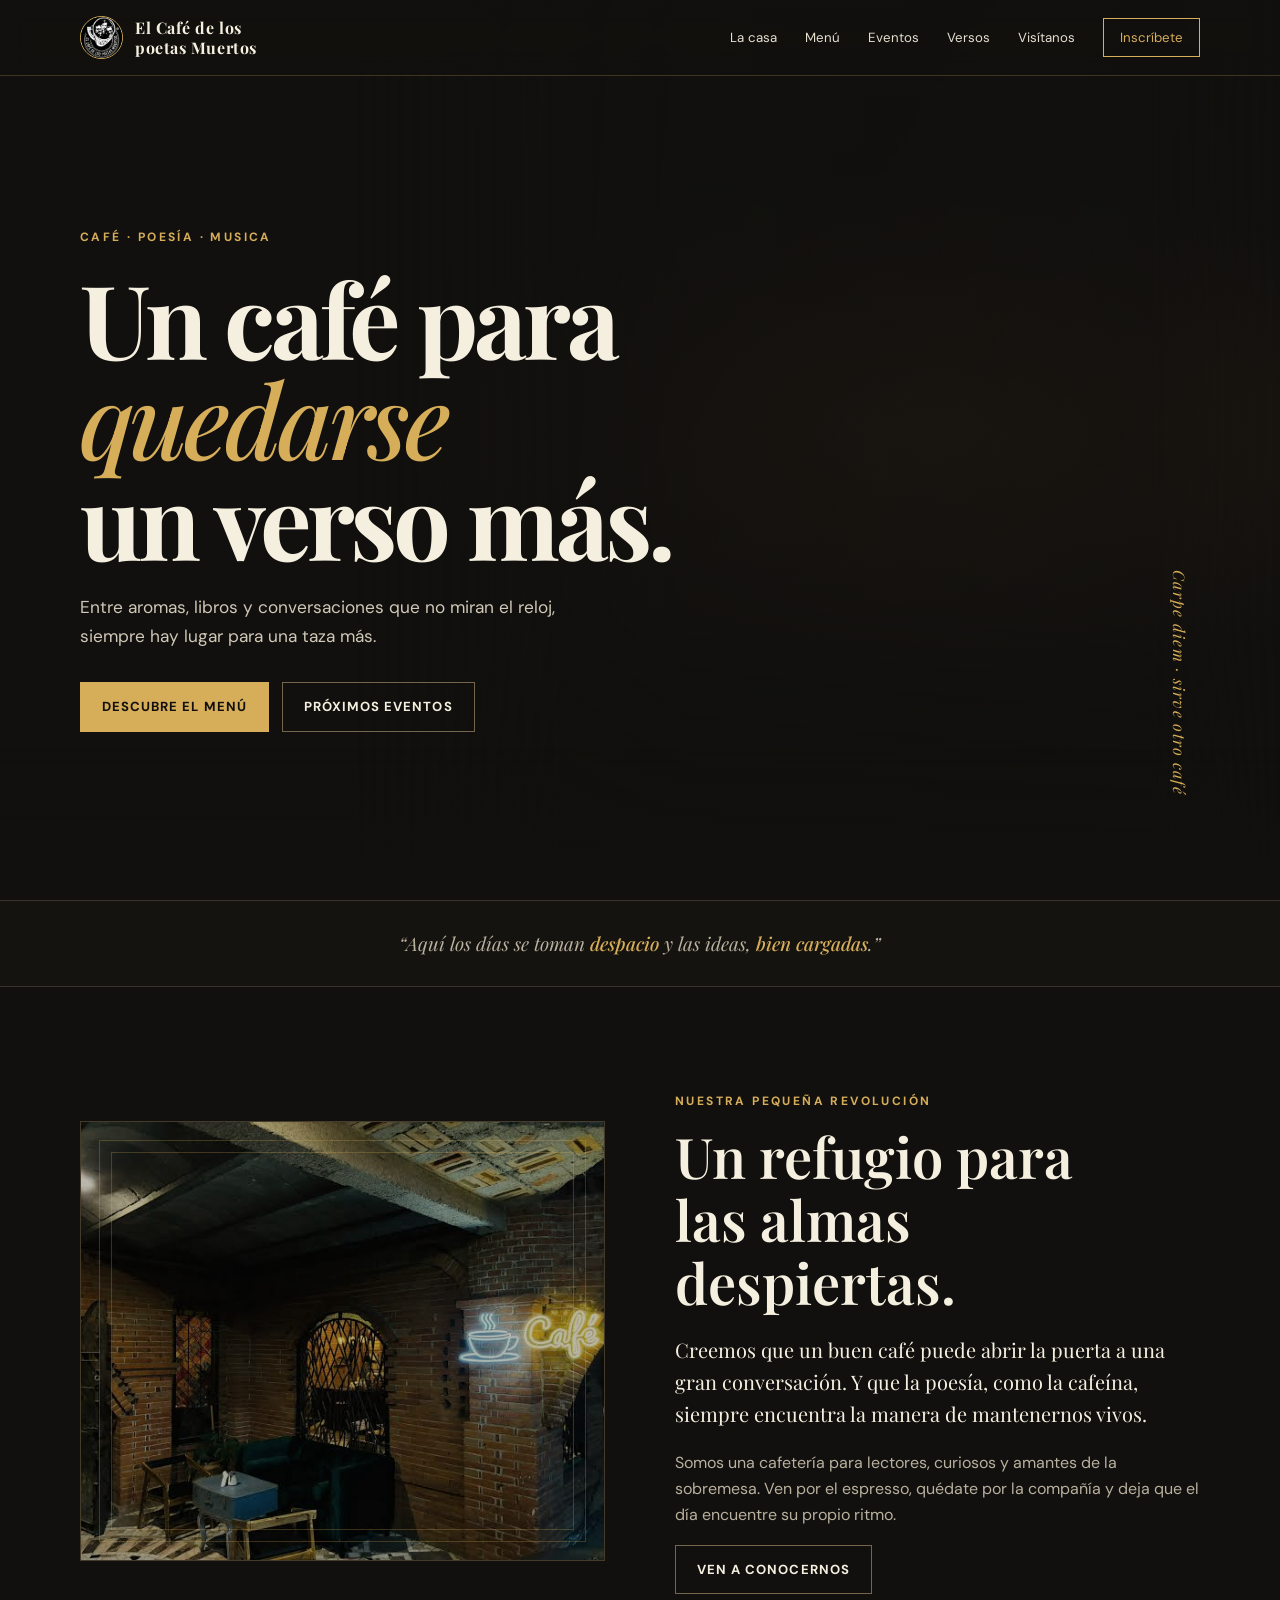
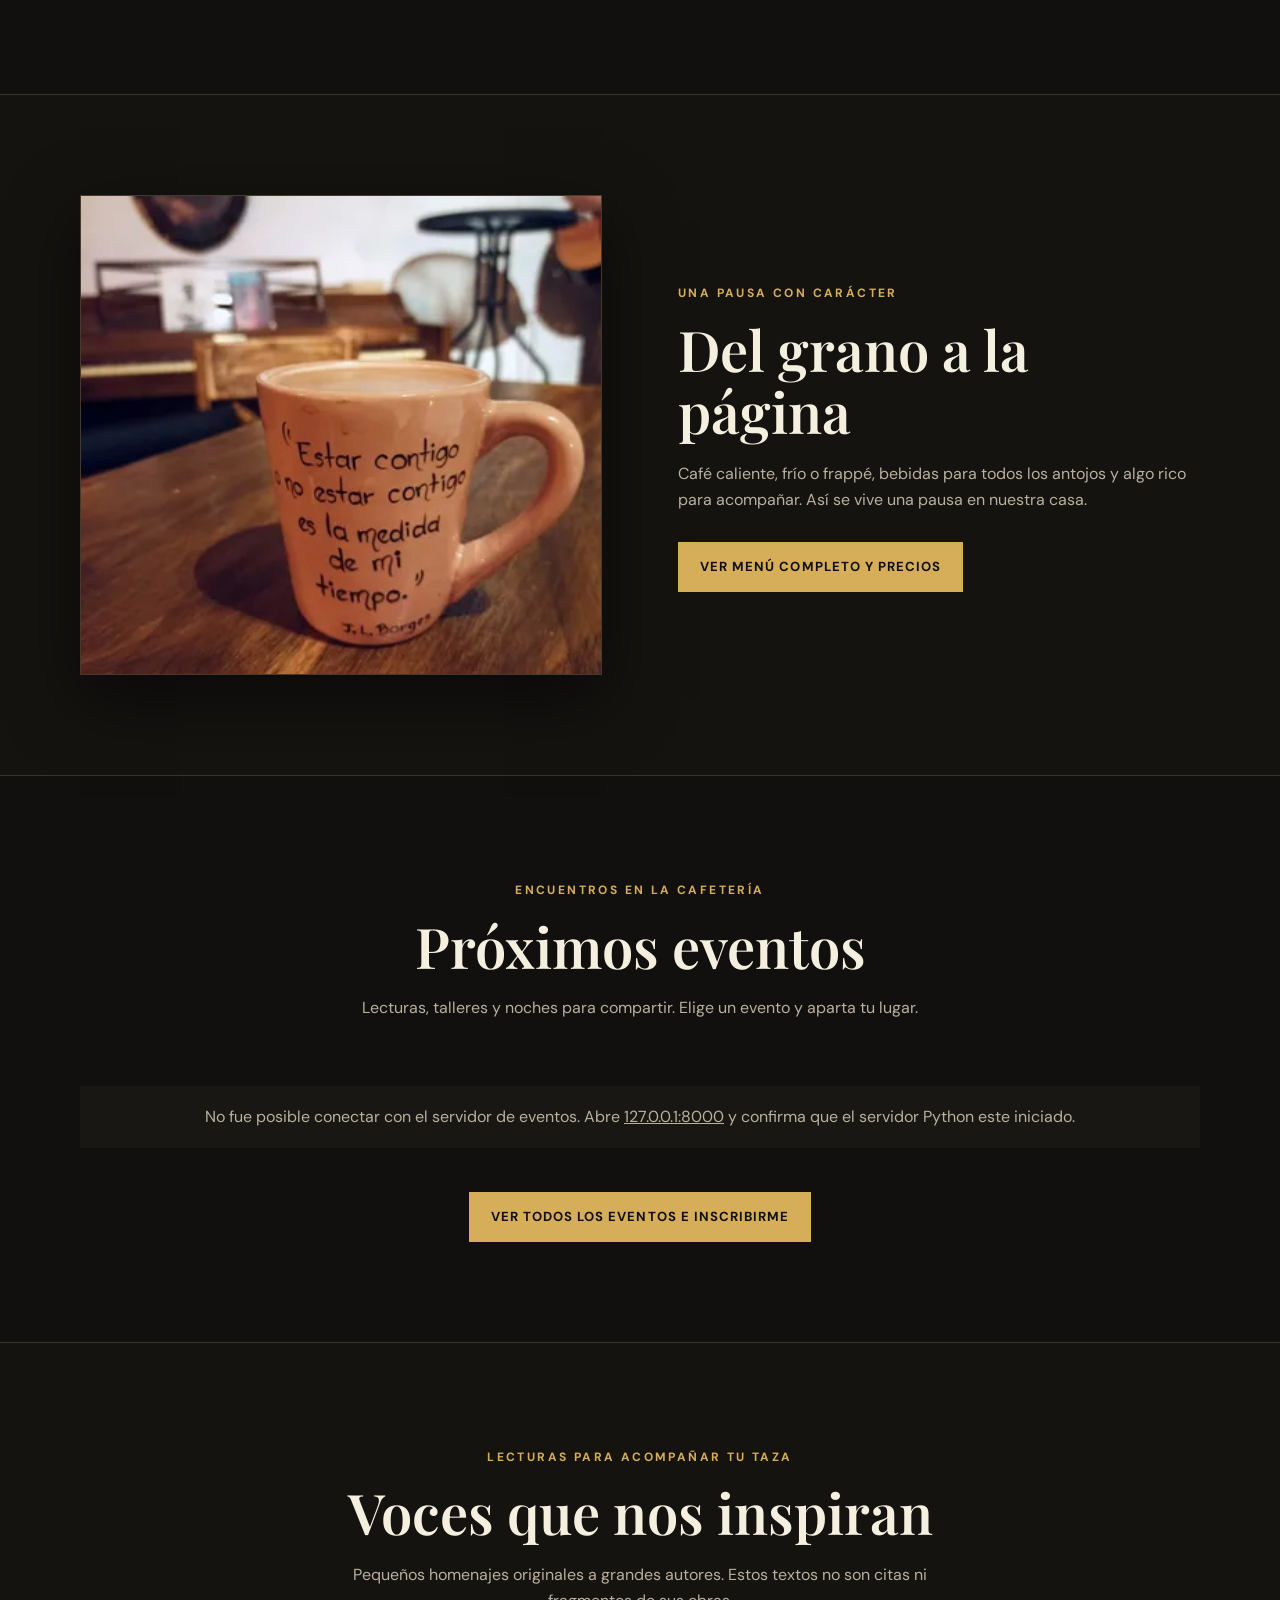
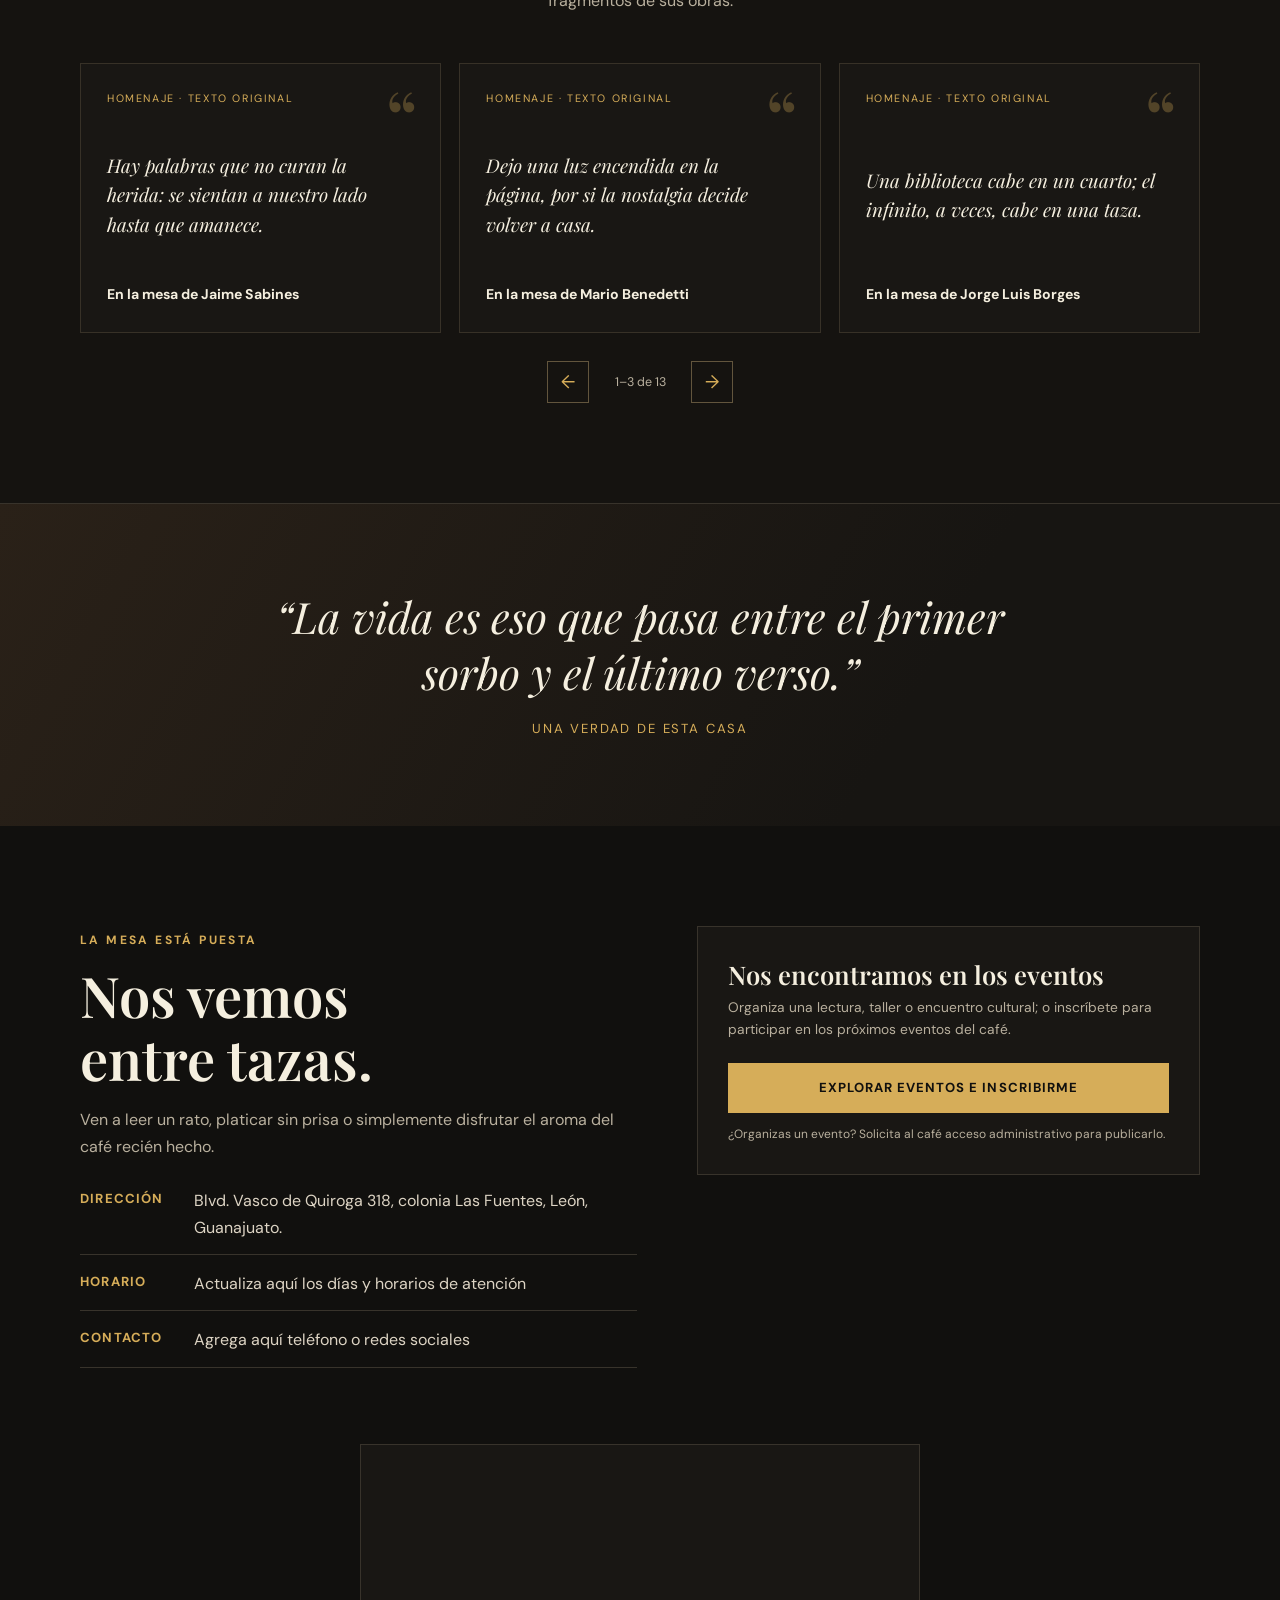
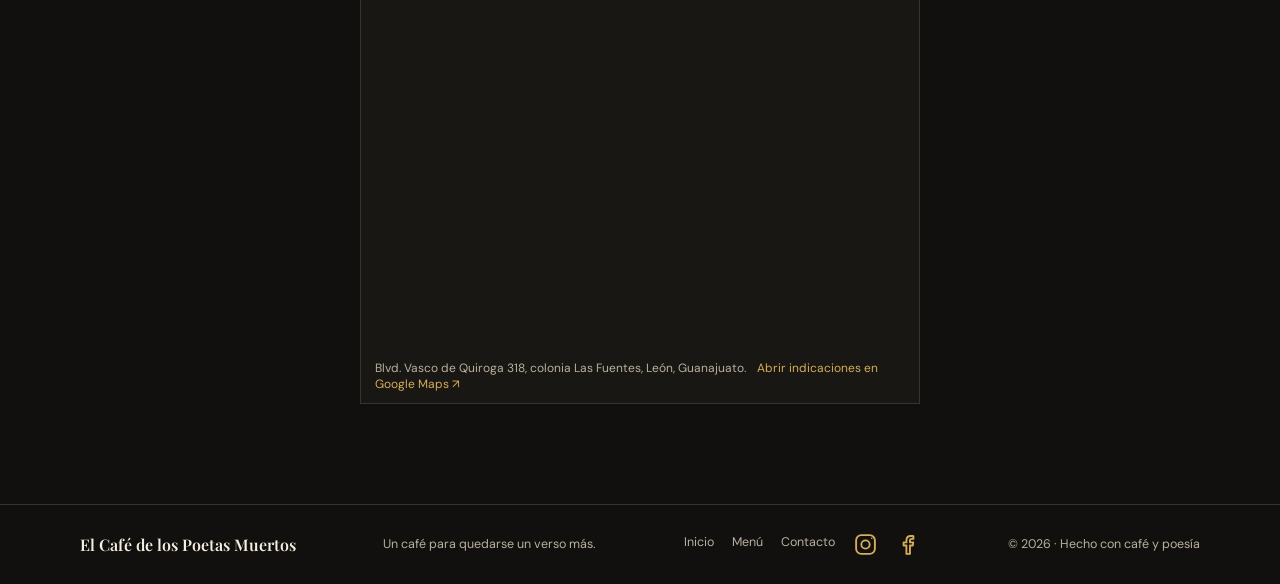
==== docs/index.html @ 25d1de3d "feat: add visual menu and GitHub Pages demo" ====
<!doctype html>
<html lang="es">
<head>
  <meta charset="utf-8">
  <meta name="viewport" content="width=device-width, initial-scale=1">
  <meta name="theme-color" content="#11100e">
    <meta name="description" content="El Café de los poetas Muertos: café, poesía y buenas conversaciones. Ven a encontrar tu lugar entre versos y café recién hecho.">
  <title>El Café de los poetas Muertos — Café y poesía</title>
  <link rel="preconnect" href="https://fonts.googleapis.com">
  <link rel="preconnect" href="https://fonts.gstatic.com" crossorigin>
  <link href="https://fonts.googleapis.com/css2?family=DM+Sans:wght@400;500;600;700&family=Playfair+Display:wght@500;600;700;800&display=swap" rel="stylesheet">
  <style>
    :root{--ink:#11100e;--panel:#191714;--cream:#f5efdf;--muted:#b9b09e;--gold:#d6ad59;--red:#9e493c;--line:#38332b;--serif:'Playfair Display',Georgia,serif;--sans:'DM Sans',Arial,sans-serif}
    *{box-sizing:border-box}html{scroll-behavior:smooth;scroll-padding-top:85px}body{margin:0;background:var(--ink);color:var(--cream);font:16px/1.65 var(--sans)}a{color:inherit}img{max-width:100%;display:block}button,input,select{font:inherit}.wrap{width:min(1120px,calc(100% - 48px));margin:auto}.eyebrow{color:var(--gold);font-size:.75rem;font-weight:700;letter-spacing:.2em;text-transform:uppercase}.section{padding:100px 0}.section-title{font:600 clamp(2.1rem,5vw,3.5rem)/1.12 var(--serif);margin:12px 0 18px}.section-intro{color:var(--muted);max-width:620px;margin:0 auto 48px}.center{text-align:center}
    .topbar{height:76px;position:fixed;inset:0 0 auto;z-index:20;background:rgba(17,16,14,.94);border-bottom:1px solid rgba(214,173,89,.24);backdrop-filter:blur(12px)}.nav{height:100%;display:flex;align-items:center;justify-content:space-between}.brand{font:700 1rem var(--serif);letter-spacing:.035em;text-decoration:none;display:flex;gap:12px;align-items:center}.brand img{width:43px;height:43px;object-fit:cover;border-radius:50%;border:1px solid var(--gold)}.brand span{max-width:220px;line-height:1.2}.nav-links{display:flex;align-items:center;gap:28px;list-style:none;margin:0;padding:0}.nav-links a{text-decoration:none;color:#e6dfd0;font-size:.83rem}.nav-links a:hover{color:var(--gold)}.nav-links .nav-cta{padding:10px 16px;border:1px solid var(--gold);color:var(--gold)}.menu-toggle{display:none;background:none;color:var(--cream);border:1px solid var(--line);padding:8px 11px;border-radius:3px}
    .hero{min-height:740px;height:min(900px,100svh);padding:130px 0 70px;display:grid;align-items:center;position:relative;overflow:hidden;background:radial-gradient(ellipse at 72% 48%,rgba(111,72,37,.2),transparent 40%),linear-gradient(90deg,#11100e 3%,rgba(17,16,14,.94) 41%,rgba(17,16,14,.55) 100%),url('images/images%20(1).jfif') 75% center/ min(660px,65vw) auto no-repeat}.hero:after{content:"";position:absolute;inset:auto 0 0;height:150px;background:linear-gradient(transparent,var(--ink));pointer-events:none}.hero-content{position:relative;z-index:1;max-width:690px}.hero .eyebrow{margin-bottom:20px}.hero h1{font:700 clamp(3.2rem,8vw,6.6rem)/.98 var(--serif);letter-spacing:-.04em;margin:0 0 24px}.hero h1 em{font-weight:500;color:var(--gold)}.hero p{max-width:500px;color:#d0c7b7;font-size:1.08rem;margin:0 0 32px}.actions{display:flex;gap:13px;flex-wrap:wrap}.button{display:inline-flex;justify-content:center;align-items:center;text-decoration:none;border:1px solid var(--gold);padding:13px 21px;color:var(--ink);background:var(--gold);font-size:.82rem;letter-spacing:.08em;text-transform:uppercase;font-weight:700;transition:.2s}.button:hover{transform:translateY(-2px);background:#e4c477}.button-ghost{background:transparent;color:var(--cream);border-color:#73664d}.button-ghost:hover{color:var(--ink)}.hero-note{position:absolute;z-index:1;right:7%;bottom:105px;color:var(--gold);font:italic 1rem var(--serif);writing-mode:vertical-rl;letter-spacing:.08em}
    .manifesto{border-top:1px solid var(--line);border-bottom:1px solid var(--line);background:#151310;padding:30px 0}.manifesto p{margin:0;text-align:center;color:var(--muted);font:italic 1.18rem var(--serif)}.manifesto b{color:var(--gold);font-weight:500}
    .story-grid{display:grid;grid-template-columns:1fr 1fr;align-items:center;gap:70px}.story-art{min-height:440px;position:relative;background:linear-gradient(140deg,#33291d,#171512 65%);display:grid;place-items:center;border:1px solid #453b2b}.story-art:before,.story-art:after{content:"";position:absolute;inset:18px;border:1px solid rgba(214,173,89,.25)}.story-art:after{inset:30px}.story-art img{width:min(62%,280px);position:relative;z-index:1;filter:sepia(.2);box-shadow:0 18px 55px #000}.story-copy p{color:var(--muted)}.story-copy .lead{font:1.25rem/1.6 var(--serif);color:var(--cream)}
    .menu-section{background:#151310;border-top:1px solid var(--line);border-bottom:1px solid var(--line)}.menu-grid{display:grid;grid-template-columns:repeat(2,1fr);gap:20px}.menu-card{padding:28px;background:var(--panel);border:1px solid #2e2a24}.menu-card h3{margin:0 0 23px;color:var(--gold);font:600 1.45rem var(--serif)}.dish{display:grid;grid-template-columns:1fr auto;gap:2px 15px;padding:0 0 17px;margin:0 0 17px;border-bottom:1px dotted #484136}.dish:last-child{padding:0;margin:0;border:0}.dish strong{font-size:.98rem;font-weight:600}.dish span{color:var(--gold);font-size:.9rem;white-space:nowrap}.dish small{grid-column:1/-1;color:var(--muted);font-size:.82rem}.menu-foot{margin-top:24px;color:var(--muted);font-size:.82rem;text-align:center}
    .poetry-section{background:#151310;border-top:1px solid var(--line);border-bottom:1px solid var(--line);overflow:hidden}.poetry-viewport{overflow:hidden}.poetry-track{display:grid;grid-auto-flow:column;grid-auto-columns:calc((100% - 36px)/3);gap:18px;overflow-x:auto;scroll-snap-type:x mandatory;scrollbar-width:none;scroll-behavior:smooth}.poetry-track::-webkit-scrollbar{display:none}.poetry-card{min-height:270px;scroll-snap-align:start;padding:26px;background:var(--panel);border:1px solid #373127;display:flex;flex-direction:column;justify-content:space-between;position:relative}.poetry-card:before{content:"“";font:5rem/.7 var(--serif);color:rgba(214,173,89,.3);position:absolute;top:25px;right:22px}.poetry-label{color:var(--gold);font-size:.67rem;letter-spacing:.15em;text-transform:uppercase}.poetry-card blockquote{font:italic 1.18rem/1.55 var(--serif);margin:22px 0;max-width:95%}.poetry-author{font-weight:700;font-size:.88rem}.poetry-controls{display:flex;justify-content:center;align-items:center;gap:16px;margin-top:28px}.poetry-controls button{width:42px;height:42px;border:1px solid #62553d;background:transparent;color:var(--gold);font-size:1.15rem;cursor:pointer}.poetry-controls button:hover{background:var(--gold);color:var(--ink)}.poetry-status{color:var(--muted);font-size:.78rem;min-width:70px;text-align:center}
    .quote-section{padding:84px 0;background:linear-gradient(120deg,#2a2118,#171512 70%);text-align:center}.quote-section blockquote{max-width:780px;margin:0 auto 15px;font:italic clamp(1.7rem,4vw,2.7rem)/1.3 var(--serif)}.quote-section cite{color:var(--gold);font-size:.82rem;letter-spacing:.14em;text-transform:uppercase;font-style:normal}
    .home-event-list{display:grid;grid-template-columns:repeat(auto-fit,minmax(min(100%,420px),1fr));gap:20px;align-items:stretch}.home-event-card{width:min(100%,440px);justify-self:center;background:var(--panel);border:1px solid #353026;display:flex;flex-direction:column;overflow:hidden;transition:transform .28s ease,border-color .28s ease,box-shadow .28s ease}.home-event-card img{width:100%;aspect-ratio:16/8;object-fit:cover;background:#252117}.home-event-content{padding:20px 23px;display:flex;flex:1;flex-direction:column}.home-event-card h3{font:600 1.45rem/1.2 var(--serif);margin:0 0 9px}.home-event-card p{color:#c5bdaf;font-size:.9rem;margin:0 0 20px}.home-event-meta{color:var(--gold);font-size:.82rem;display:flex;flex-wrap:wrap;gap:7px 16px;margin-bottom:14px}.home-event-card .button{align-self:flex-start;margin-top:auto}.home-event-empty{grid-column:1/-1;padding:18px;background:var(--panel);text-align:center;color:var(--muted)}
    @media(max-width:700px){.home-event-list{grid-template-columns:1fr}.home-event-card{max-width:440px}}
    .visit-grid{display:grid;grid-template-columns:1.05fr .95fr;gap:60px;align-items:start}.visit-copy p{color:var(--muted)}.details{margin:28px 0;display:grid;gap:16px}.detail{display:grid;grid-template-columns:100px 1fr;gap:14px;padding-bottom:13px;border-bottom:1px solid var(--line)}.detail b{color:var(--gold);font-size:.82rem;text-transform:uppercase;letter-spacing:.09em}.detail span{color:#ddd4c4}.booking{padding:30px;background:var(--panel);border:1px solid var(--line)}.booking h3{font:600 1.6rem var(--serif);margin:0 0 5px}.booking>p{color:var(--muted);font-size:.86rem;margin:0 0 22px}.field{margin:0 0 15px}.field label{display:block;font-size:.77rem;color:var(--gold);margin-bottom:6px}.field input,.field select{width:100%;background:#100f0d;color:var(--cream);border:1px solid #454036;padding:11px 12px;border-radius:0}.field input:focus,.field select:focus{outline:2px solid var(--gold);outline-offset:1px}.booking .button{width:100%;cursor:pointer}.form-note{font-size:.75rem!important;margin:12px 0 0!important}.form-message{min-height:22px;color:var(--gold);font-size:.85rem;margin-top:12px}.map-panel{width:min(560px,100%);aspect-ratio:1;margin:48px auto 0;border:1px solid var(--line);background:var(--panel)}.map-panel iframe{display:block;width:100%;height:calc(100% - 53px);border:0;filter:grayscale(.65) contrast(.95)}.map-caption{height:53px;padding:10px 14px;color:var(--muted);font-size:.75rem;line-height:1.4;overflow:auto}.map-caption a{color:var(--gold);text-decoration:none;margin-left:8px}.map-caption a:hover{text-decoration:underline}
    footer{border-top:1px solid var(--line);padding:27px 0;color:var(--muted);font-size:.78rem}.footer-row{display:flex;align-items:center;justify-content:space-between;gap:20px}.footer-brand{font:600 1rem var(--serif);color:var(--cream)}.footer-links{display:flex;gap:18px}.footer-links a{text-decoration:none}.footer-links a:hover{color:var(--gold)}.social-link{display:inline-flex;align-items:center;color:var(--gold)!important}.social-link svg{width:25px;height:25px;fill:none;stroke:currentColor;stroke-width:1.8;stroke-linecap:round;stroke-linejoin:round;transition:transform .2s}.social-link:hover svg{transform:translateY(-2px) scale(1.08)}.social-link:focus-visible{outline:2px solid var(--gold);outline-offset:4px}
    @media(max-width:760px){.wrap{width:min(100% - 36px,580px)}.section{padding:76px 0}.topbar{height:68px}.brand img{width:38px;height:38px}.brand span{font-size:.86rem;max-width:185px}.menu-toggle{display:block}.nav-links{display:none;position:absolute;top:68px;left:0;right:0;background:#151310;padding:15px 22px 24px;border-bottom:1px solid var(--line);flex-direction:column;align-items:stretch;gap:0}.nav-links.open{display:flex}.nav-links li a{display:block;padding:12px 4px}.nav-links .nav-cta{border:0;padding:12px 4px}.hero{min-height:700px;height:calc(100svh - 10px);max-height:850px;padding-top:120px;background:linear-gradient(90deg,rgba(17,16,14,.9),rgba(17,16,14,.68)),linear-gradient(0deg,#11100e 0%,transparent 60%),url('images/images%20(1).jfif') center 47%/min(500px,100vw) auto no-repeat}.hero-content{align-self:center}.hero h1{font-size:clamp(3.1rem,13vw,5rem)}.hero-note{display:none}.manifesto{padding:24px 10px}.manifesto p{font-size:1rem}.story-grid,.visit-grid{grid-template-columns:1fr;gap:36px}.story-art{min-height:330px;order:2}.menu-grid{grid-template-columns:1fr}.poetry-track{grid-auto-columns:calc((100% - 18px)/2)}.poetry-card{min-height:250px;padding:22px}.map-panel{width:min(460px,100%);margin-top:38px}.map-caption{font-size:.7rem}.footer-row{flex-direction:column;text-align:center}.footer-links{flex-wrap:wrap;justify-content:center}}
    @media(max-width:420px){.wrap{width:calc(100% - 28px)}.hero{min-height:670px}.hero p{font-size:1rem}.button{padding:12px 15px;font-size:.74rem}.menu-card,.booking{padding:22px}.detail{grid-template-columns:82px 1fr}.poetry-track{grid-auto-columns:88%}.map-panel{width:min(100%,360px)}}
    @media(prefers-reduced-motion:reduce){html{scroll-behavior:auto}*,*:before,*:after{animation-duration:.01ms!important;transition-duration:.01ms!important}}
    .hero{background:radial-gradient(ellipse at 72% 48%,rgba(111,72,37,.2),transparent 40%),linear-gradient(90deg,#11100e 3%,rgba(17,16,14,.94) 41%,rgba(17,16,14,.55) 100%)}
    .hero-portraits{position:absolute;inset:0 0 0 28%;z-index:0;overflow:hidden;pointer-events:none;mask-image:linear-gradient(90deg,transparent 0%,#000 22%,#000 86%,transparent 100%)}
    .hero-portraits img{position:absolute;inset:0;width:100%;height:100%;object-fit:cover;object-position:center 28%;filter:grayscale(1) sepia(.18) contrast(1.08);opacity:0;animation:portraitCycle 15s infinite both;animation-delay:var(--portrait-delay);transform:scale(1.04)}
    .hero-portraits:after{content:"";position:absolute;inset:0;background:linear-gradient(90deg,#11100e 0%,rgba(17,16,14,.62) 36%,rgba(17,16,14,.5) 100%),linear-gradient(0deg,#11100e 0%,transparent 32%,rgba(17,16,14,.16) 100%)}
    @keyframes portraitCycle{0%{opacity:.25;transform:scale(1.045)}16%{opacity:.25}24%{opacity:0;transform:scale(1.1)}100%{opacity:0;transform:scale(1.1)}}
    @media(max-width:760px){.hero-portraits{inset:0 0 0 10%;mask-image:linear-gradient(90deg,transparent 0%,#000 24%,#000 100%)}.hero-portraits img{object-position:58% 25%}}
    @media(prefers-reduced-motion:reduce){.hero-portraits img{animation:none;opacity:0}.hero-portraits img:first-child{opacity:.22}}
    .story-art:before,.story-art:after{z-index:1;pointer-events:none}
    .story-art .place-photo{position:absolute;inset:0;z-index:0;width:100%;height:100%;max-width:none;object-fit:cover;filter:sepia(.18) brightness(.72);box-shadow:none}
    .menu-feature{display:grid;grid-template-columns:minmax(0,1fr) minmax(0,1fr);align-items:center;gap:clamp(24px,6vw,76px);text-align:left}
    .menu-feature img{width:100%;max-height:480px;object-fit:cover;border:1px solid #453b2b;box-shadow:0 24px 65px #0008}
    .menu-feature .section-intro{margin:0 0 28px}
    @media(max-width:760px){.menu-feature{grid-template-columns:1fr}.menu-feature img{max-height:380px;order:2}}
    .button,.nav-links a,.social-link svg{transition:transform .3s cubic-bezier(.2,.75,.25,1),color .3s ease,background-color .3s ease,border-color .3s ease,box-shadow .3s ease}
    .button:hover{transform:translateY(-3px);box-shadow:0 9px 22px rgba(214,173,89,.2)}
    .story-art,.menu-feature img,.menu-card,.home-event-card,.booking,.detail,.map-panel{transition:transform .45s cubic-bezier(.2,.75,.25,1),border-color .35s ease,box-shadow .45s ease}
    .poetry-card{transform:translateY(0) scale(1);transform-origin:center;transition:transform .48s cubic-bezier(.2,.75,.25,1),background-color .35s ease,border-color .35s ease,box-shadow .45s ease}
    .poetry-card:before{transition:transform .5s ease,color .35s ease}
    .poetry-card blockquote{transition:transform .45s ease,color .35s ease}
    .poetry-controls button{transition:transform .25s ease,background-color .25s ease,color .25s ease,border-color .25s ease}
    .reveal-on-scroll{opacity:0;transform:translateY(28px);transition:opacity .75s ease,transform .8s cubic-bezier(.2,.75,.25,1);transition-delay:var(--reveal-delay,0ms)}
    .reveal-on-scroll.is-visible{opacity:1;transform:translateY(0)}
    .hero-content{animation:heroRise .9s cubic-bezier(.2,.75,.25,1) both}
    @keyframes heroRise{from{opacity:0;transform:translateY(18px)}to{opacity:1;transform:translateY(0)}}
    @media(hover:hover){.poetry-card:hover,.poetry-card:focus-within{transform:translateY(-8px) scale(1.018);background:#201d18;border-color:#927749;box-shadow:0 20px 38px rgba(0,0,0,.32);z-index:1}.poetry-card:hover:before{transform:translateY(-4px) rotate(-8deg);color:rgba(214,173,89,.55)}.poetry-card:hover blockquote{transform:translateX(3px)}.story-art:hover,.menu-feature img:hover,.menu-card:hover,.home-event-card:hover,.home-event-card:focus-within{transform:translateY(-5px);border-color:var(--gold);box-shadow:0 18px 38px rgba(0,0,0,.3)} @media(prefers-reduced-motion:reduce){.home-event-card{transition:none!important}.home-event-card:hover,.home-event-card:focus-within{transform:none!important}}.detail:hover{transform:translateX(4px);border-color:#776341}.poetry-controls button:hover{transform:translateY(-2px);background:var(--gold);color:var(--ink);border-color:var(--gold)}}
    @media(prefers-reduced-motion:reduce){.reveal-on-scroll{opacity:1;transform:none;transition:none}.hero-content{animation:none}.poetry-card,.poetry-card:before,.poetry-card blockquote,.poetry-controls button,.story-art,.menu-feature img,.menu-card,.home-event-card,.booking,.detail,.map-panel{transition:none}}
  </style>
</head>
<body>
  <header class="topbar"><nav class="nav wrap" aria-label="Navegación principal">
    <a class="brand" href="#inicio"><img src="images/images%20(1).jfif" alt="Emblema de El Café de los poetas Muertos"><span>El Café de los<br>poetas Muertos</span></a>
    <button class="menu-toggle" type="button" aria-expanded="false" aria-controls="nav-links" aria-label="Abrir menú">☰</button>
    <ul class="nav-links" id="nav-links"><li><a href="#historia">La casa</a></li><li><a href="menu.html">Menú</a></li><li><a href="#eventos">Eventos</a></li><li><a href="#versos">Versos</a></li><li><a href="#visitanos">Visítanos</a></li><li><a class="nav-cta" href="eventos.html">Inscríbete</a></li></ul>
  </nav></header>
  <main>
    <section class="hero" id="inicio"><div class="hero-portraits" aria-hidden="true"><img src="images/escritores/benedetti.jfif" alt="" style="--portrait-delay:0s"><img src="images/escritores/borges.jfif" alt="" style="--portrait-delay:-3s"><img src="images/escritores/EDGAR%20ALAN%20POE.jpg" alt="" style="--portrait-delay:-6s"><img src="images/escritores/julio%20cortazar.jfif" alt="" style="--portrait-delay:-9s"><img src="images/escritores/pizarnik%7D.jfif" alt="" style="--portrait-delay:-12s"></div><div class="wrap"><div class="hero-content">
      <div class="eyebrow">Café · Poesía · Musica</div>
      <h1>Un café para<br><em>quedarse</em><br>un verso más.</h1>
      <p>Entre aromas, libros y conversaciones que no miran el reloj, siempre hay lugar para una taza más.</p>
      <div class="actions"><a class="button" href="menu.html">Descubre el menú</a><a class="button button-ghost" href="eventos.html">Próximos eventos</a></div>
    </div></div><div class="hero-note">Carpe diem · sirve otro café</div></section>
    <div class="manifesto"><div class="wrap"><p>“Aquí los días se toman <b>despacio</b> y las ideas, <b>bien cargadas</b>.”</p></div></div>
    <section class="section" id="historia"><div class="wrap story-grid"><div class="story-art"><img class="place-photo" src="images/lugar.jfif" alt="Interior de El Café de los Poetas Muertos, con muros de ladrillo y luz cálida" loading="lazy"></div><div class="story-copy"><span class="eyebrow">Nuestra pequeña revolución</span><h2 class="section-title">Un refugio para<br>las almas despiertas.</h2><p class="lead">Creemos que un buen café puede abrir la puerta a una gran conversación. Y que la poesía, como la cafeína, siempre encuentra la manera de mantenernos vivos.</p><p>Somos una cafetería para lectores, curiosos y amantes de la sobremesa. Ven por el espresso, quédate por la compañía y deja que el día encuentre su propio ritmo.</p><a class="button button-ghost" href="#visitanos">Ven a conocernos</a></div></div></section>
    <section class="section menu-section" id="menu"><div class="wrap menu-feature"><img src="images/cafe.webp" alt="Taza de café servida en el local, con una frase literaria" loading="lazy"><div><span class="eyebrow">Una pausa con carácter</span><h2 class="section-title">Del grano a la página</h2><p class="section-intro">Café caliente, frío o frappé, bebidas para todos los antojos y algo rico para acompañar. Así se vive una pausa en nuestra casa.</p><a class="button" href="menu.html">Ver menú completo y precios</a></div></div></section>
    <section class="section" id="eventos"><div class="wrap"><div class="center"><span class="eyebrow">Encuentros en la cafetería</span><h2 class="section-title">Próximos eventos</h2><p class="section-intro">Lecturas, talleres y noches para compartir. Elige un evento y aparta tu lugar.</p></div><div class="home-event-list" id="home-event-list"><p class="home-event-empty">Cargando eventos…</p></div><div class="center" style="margin-top:28px"><a class="button" href="eventos.html">Ver todos los eventos e inscribirme</a></div></div></section>
    <section class="section poetry-section" id="versos"><div class="wrap"><div class="center"><span class="eyebrow">Lecturas para acompañar tu taza</span><h2 class="section-title">Voces que nos inspiran</h2><p class="section-intro">Pequeños homenajes originales a grandes autores. Estos textos no son citas ni fragmentos de sus obras.</p></div><div class="poetry-viewport"><div class="poetry-track" id="poetry-track" aria-label="Tarjetas de homenajes literarios">
      <article class="poetry-card"><span class="poetry-label">Homenaje · texto original</span><blockquote>Hay palabras que no curan la herida: se sientan a nuestro lado hasta que amanece.</blockquote><span class="poetry-author">En la mesa de Jaime Sabines</span></article>
      <article class="poetry-card"><span class="poetry-label">Homenaje · texto original</span><blockquote>Dejo una luz encendida en la página, por si la nostalgia decide volver a casa.</blockquote><span class="poetry-author">En la mesa de Mario Benedetti</span></article>
      <article class="poetry-card"><span class="poetry-label">Homenaje · texto original</span><blockquote>Una biblioteca cabe en un cuarto; el infinito, a veces, cabe en una taza.</blockquote><span class="poetry-author">En la mesa de Jorge Luis Borges</span></article>
      <article class="poetry-card"><span class="poetry-label">Homenaje · texto original</span><blockquote>La noche abre su jardín secreto y una voz pequeña aprende a nombrar la ausencia.</blockquote><span class="poetry-author">En la mesa de Alejandra Pizarnik</span></article>
      <article class="poetry-card"><span class="poetry-label">Homenaje · texto original</span><blockquote>El corazón también tiene estaciones: hoy florece despacio, junto a la ventana.</blockquote><span class="poetry-author">En la mesa de Sor Juana Inés de la Cruz</span></article>
      <article class="poetry-card"><span class="poetry-label">Homenaje · texto original</span><blockquote>Cuando el camino se pierde entre la niebla, cada paso inventa su propia brújula.</blockquote><span class="poetry-author">En la mesa de Antonio Machado</span></article>
      <article class="poetry-card"><span class="poetry-label">Homenaje · texto original</span><blockquote>El silencio guarda semillas; basta una palabra tibia para que vuelva la primavera.</blockquote><span class="poetry-author">En la mesa de Gabriela Mistral</span></article>
      <article class="poetry-card"><span class="poetry-label">Homenaje · texto original</span><blockquote>La ciudad cambia de rostro cuando la miramos desde el último café de la tarde.</blockquote><span class="poetry-author">En la mesa de Julio Cortázar</span></article>
      <article class="poetry-card"><span class="poetry-label">Homenaje · texto original</span><blockquote>Una página en blanco también respira: espera que alguien la llame por su nombre.</blockquote><span class="poetry-author">En la mesa de Rosario Castellanos</span></article>
      <article class="poetry-card"><span class="poetry-label">Homenaje · texto original</span><blockquote>Hay lunas que caben en el bolsillo y noches que piden ser contadas sin prisa.</blockquote><span class="poetry-author">En la mesa de Federico García Lorca</span></article>
      <article class="poetry-card"><span class="poetry-label">Homenaje · texto original</span><blockquote>De todas las despedidas, la más dulce deja encendida una lámpara en la memoria.</blockquote><span class="poetry-author">En la mesa de Alfonsina Storni</span></article>
      <article class="poetry-card"><span class="poetry-label">Homenaje · texto original</span><blockquote>Al fondo del vaso, el tiempo se detiene lo justo para escuchar una historia.</blockquote><span class="poetry-author">En la mesa de Edgar Allan Poe</span></article>
      <article class="poetry-card"><span class="poetry-label">Homenaje · texto original</span><blockquote>La palabra encuentra su orilla cuando alguien la lee en voz baja.</blockquote><span class="poetry-author">En la mesa de Octavio Paz</span></article>
    </div></div><div class="poetry-controls"><button type="button" id="poetry-prev" aria-label="Tarjetas anteriores">←</button><span class="poetry-status" id="poetry-status" aria-live="polite">1–3 de 13</span><button type="button" id="poetry-next" aria-label="Más tarjetas">→</button></div></div></section>
    <section class="quote-section"><div class="wrap"><blockquote>“La vida es eso que pasa entre el primer sorbo y el último verso.”</blockquote><cite>Una verdad de esta casa</cite></div></section>
    <section class="section" id="visitanos"><div class="wrap visit-grid"><div class="visit-copy"><span class="eyebrow">La mesa está puesta</span><h2 class="section-title">Nos vemos<br>entre tazas.</h2><p>Ven a leer un rato, platicar sin prisa o simplemente disfrutar el aroma del café recién hecho.</p><div class="details"><div class="detail"><b>Dirección</b><span>Blvd. Vasco de Quiroga 318, colonia Las Fuentes, León, Guanajuato.</span></div><div class="detail"><b>Horario</b><span>Actualiza aquí los días y horarios de atención</span></div><div class="detail"><b>Contacto</b><span>Agrega aquí teléfono o redes sociales</span></div></div></div>
      <div class="booking"><h3>Nos encontramos en los eventos</h3><p>Organiza una lectura, taller o encuentro cultural; o inscríbete para participar en los próximos eventos del café.</p><a class="button" href="eventos.html">Explorar eventos e inscribirme</a><p class="form-note">¿Organizas un evento? Solicita al café acceso administrativo para publicarlo.</p></div>
    </div><div class="wrap map-panel"><iframe title="Mapa de El Café de los poetas Muertos en León, Guanajuato" src="https://www.google.com/maps/embed?pb=!1m18!1m12!1m3!1d3721.8198606587935!2d-101.6575824!3d21.119746799999998!2m3!1f0!2f0!3f0!3m2!1i1024!2i768!4f13.1!3m3!1m2!1s0x842bbf0062397483%3A0x31f7c76a66b78538!2sEl%20caf%C3%A9%20de%20los%20poetas%20muertos!5e0!3m2!1ses-419!2smx!4v1792469357298!5m2!1ses-419!2smx" allowfullscreen loading="lazy" referrerpolicy="strict-origin-when-cross-origin"></iframe><div class="map-caption">Blvd. Vasco de Quiroga 318, colonia Las Fuentes, León, Guanajuato. <a href="https://www.google.com/maps/search/?api=1&query=El+caf%C3%A9+de+los+poetas+muertos+Le%C3%B3n+Guanajuato" target="_blank" rel="noopener noreferrer">Abrir indicaciones en Google Maps ↗</a></div></div></section>
  </main>
  <footer><div class="wrap footer-row"><div class="footer-brand">El Café de los Poetas Muertos</div><div>Un café para quedarse un verso más.</div><div class="footer-links"><a href="#inicio">Inicio</a><a href="menu.html">Menú</a><a href="#visitanos">Contacto</a><a class="social-link" href="https://www.instagram.com/elcafedelospoetasmuertos?obrf=MXh5bGdsYnRxZXl2NQ==" target="_blank" rel="noopener noreferrer" aria-label="Instagram de El Café de los Poetas Muertos (abre en pestaña nueva)" title="Instagram"><svg viewBox="0 0 24 24" aria-hidden="true"><rect x="3" y="3" width="18" height="18" rx="5"/><circle cx="12" cy="12" r="4"/><circle cx="18" cy="6" r=".8" fill="currentColor" stroke="none"/></svg></a><a class="social-link" href="https://www.facebook.com/profile.php?id=61551230459953&amp;sk=directory_category" target="_blank" rel="noopener noreferrer" aria-label="Facebook de El Café de los Poetas Muertos (abre en pestaña nueva)" title="Facebook"><svg viewBox="0 0 24 24" aria-hidden="true"><path d="M13.4 21v-8h2.7l.4-3h-3.1V8.1c0-.9.3-1.5 1.6-1.5h1.7V3.9c-.3 0-1.3-.1-2.5-.1-2.5 0-4.2 1.5-4.2 4.2V10H7.3v3H10v8h3.4z"/></svg></a></div><div>© 2026 · Hecho con café y poesía</div></div></footer>
  <script>
    // Sustituye este valor por el número del negocio, con código de país y solo dígitos (ej. 5215512345678).
    const toggle = document.querySelector('.menu-toggle');
    const links = document.querySelector('.nav-links');
    toggle.addEventListener('click', () => {
      const isOpen = links.classList.toggle('open');
      toggle.setAttribute('aria-expanded', String(isOpen));
      toggle.setAttribute('aria-label', isOpen ? 'Cerrar menú' : 'Abrir menú');
      toggle.textContent = isOpen ? '×' : '☰';
    });
    links.querySelectorAll('a').forEach(link => link.addEventListener('click', () => {
      links.classList.remove('open'); toggle.setAttribute('aria-expanded', 'false'); toggle.textContent = '☰';
    }));
    const poetryTrack = document.getElementById('poetry-track');
    const poetryCards = [...poetryTrack.children];
    const poetryStatus = document.getElementById('poetry-status');
    const poetryCardPosition = card => card.getBoundingClientRect().left - poetryTrack.getBoundingClientRect().left + poetryTrack.scrollLeft;
    function poetryVisibleCount() {
      const cardWidth = poetryCards[0].getBoundingClientRect().width;
      return Math.max(1, Math.round((poetryTrack.clientWidth + 18) / (cardWidth + 18)));
    }
    function updatePoetryStatus() {
      const visibleCount = poetryVisibleCount();
      const index = poetryCards.reduce((best, card, i) =>
        Math.abs(poetryCardPosition(card) - poetryTrack.scrollLeft) < Math.abs(poetryCardPosition(poetryCards[best]) - poetryTrack.scrollLeft) ? i : best, 0);
      poetryStatus.textContent = `${index + 1}–${Math.min(index + visibleCount, poetryCards.length)} de ${poetryCards.length}`;
    }
    function movePoetry(direction) {
      const visibleCount = poetryVisibleCount();
      const closestIndex = poetryCards.reduce((best, card, i) =>
        Math.abs(poetryCardPosition(card) - poetryTrack.scrollLeft) < Math.abs(poetryCardPosition(poetryCards[best]) - poetryTrack.scrollLeft) ? i : best, 0);
      const maxIndex = Math.max(0, poetryCards.length - visibleCount);
      const nextIndex = Math.max(0, Math.min(maxIndex, closestIndex + direction * visibleCount));
      poetryTrack.scrollTo({ left: poetryCardPosition(poetryCards[nextIndex]), behavior: 'smooth' });
      poetryStatus.textContent = `${nextIndex + 1}–${Math.min(nextIndex + visibleCount, poetryCards.length)} de ${poetryCards.length}`;
    }
    document.getElementById('poetry-prev').addEventListener('click', () => movePoetry(-1));
    document.getElementById('poetry-next').addEventListener('click', () => movePoetry(1));
    poetryTrack.addEventListener('scroll', updatePoetryStatus, { passive: true });
    window.addEventListener('resize', updatePoetryStatus);
    updatePoetryStatus();
    async function loadHomeEvents() {
      const target = document.getElementById('home-event-list');
      if (location.hostname.endsWith('github.io')) {
        target.innerHTML = '<p class="home-event-empty">La agenda en línea se habilita en la versión con servidor. Mientras tanto, consulta las próximas actividades directamente en las redes del café.</p>';
        return;
      }
      const controller = new AbortController();
      const requestTimeout = setTimeout(() => controller.abort(), 8000);
      try {
        const localPreview = location.protocol === 'file:' || ['localhost', '127.0.0.1'].includes(location.hostname);
        const apiBase = localPreview ? 'http://127.0.0.1:8000' : '';
        const response = await fetch(`${apiBase}/api/events`, { signal: controller.signal, cache: 'no-store' });
        if (!response.ok) throw new Error('No disponible');
        const {events} = await response.json();
        const upcoming = events.filter(event => event.status === 'active').slice(0, 3);
        if (!upcoming.length) {
          target.innerHTML = '<p class="home-event-empty">Pronto anunciaremos nuevos encuentros. Consulta aquí las fechas.</p>';
          return;
        }
        const escape = value => String(value ?? '').replace(/[&<>"']/g, char => ({'&':'&amp;','<':'&lt;','>':'&gt;','"':'&quot;',"'":'&#39;'}[char]));
        target.innerHTML = upcoming.map(event => `<article class="home-event-card">${event.image ? `<img src="${apiBase}${escape(event.image)}" alt="Imagen del evento ${escape(event.name)}" loading="lazy">` : ''}<div class="home-event-content"><span class="home-event-meta">${new Intl.DateTimeFormat('es-MX',{dateStyle:'long',timeStyle:'short'}).format(new Date(event.startsAt))} · ${event.available} lugares</span><h3>${escape(event.name)}</h3><p>${escape(event.description.slice(0,180))}${event.description.length>180?'…':''}</p><a class="button button-ghost" href="eventos.html">Ver e inscribirme</a></div></article>`).join('');
      } catch (error) {
        console.error('No fue posible cargar los eventos:', error);
        target.innerHTML = '<p class="home-event-empty">No fue posible conectar con el servidor de eventos. Abre <a href="http://127.0.0.1:8000/">127.0.0.1:8000</a> y confirma que el servidor Python este iniciado.</p>';
      } finally {
        clearTimeout(requestTimeout);
      }
    }
    loadHomeEvents();
    /* El registro ahora se gestiona desde la página de eventos. */
    const dateField = document.getElementById('fecha');
    const today = new Date();
    dateField.min = `${today.getFullYear()}-${String(today.getMonth() + 1).padStart(2, '0')}-${String(today.getDate()).padStart(2, '0')}`;
    document.getElementById('reservar').addEventListener('submit', event => {
      event.preventDefault();
      const form = event.currentTarget;
      if (!form.reportValidity()) return;
      if (!52477) {
        document.getElementById('form-message').textContent = 'Para activar las reservas, configura el número de WhatsApp del café en el código de esta página.';
        return;
      }
      const data = new FormData(form);
      const message = [
        'Hola, quiero reservar una mesa en El Café de los Poetas Muertos.',
        '',
        `Nombre: ${data.get('nombre')}`,
        `Personas: ${data.get('personas')}`,
        `Fecha: ${data.get('fecha')}`,
        `Hora: ${data.get('hora')}`
      ].join('\n');
      const whatsappUrl = `https://wa.me/${WHATSAPP_NUMBER}?${new URLSearchParams({ text: message })}`;
      window.open(whatsappUrl, '_blank');
      document.getElementById('form-message').textContent = 'Se abrió el chat del café con tu solicitud. Pulsa Enviar en WhatsApp para confirmar la reserva.';
    });
  </script>
  <script>
    if (!window.matchMedia('(prefers-reduced-motion: reduce)').matches && 'IntersectionObserver' in window) {
      const revealItems = document.querySelectorAll('main > section:not(.hero), main > .manifesto, footer');
      const revealObserver = new IntersectionObserver(entries => {
        entries.forEach(entry => {
          if (!entry.isIntersecting) return;
          entry.target.classList.add('is-visible');
          revealObserver.unobserve(entry.target);
        });
      }, { threshold: 0.12, rootMargin: '0px 0px -35px 0px' });
      revealItems.forEach((item, index) => {
        item.classList.add('reveal-on-scroll');
        item.style.setProperty('--reveal-delay', `${(index % 3) * 90}ms`);
        revealObserver.observe(item);
      });
    }
  </script>
</body>
</html>
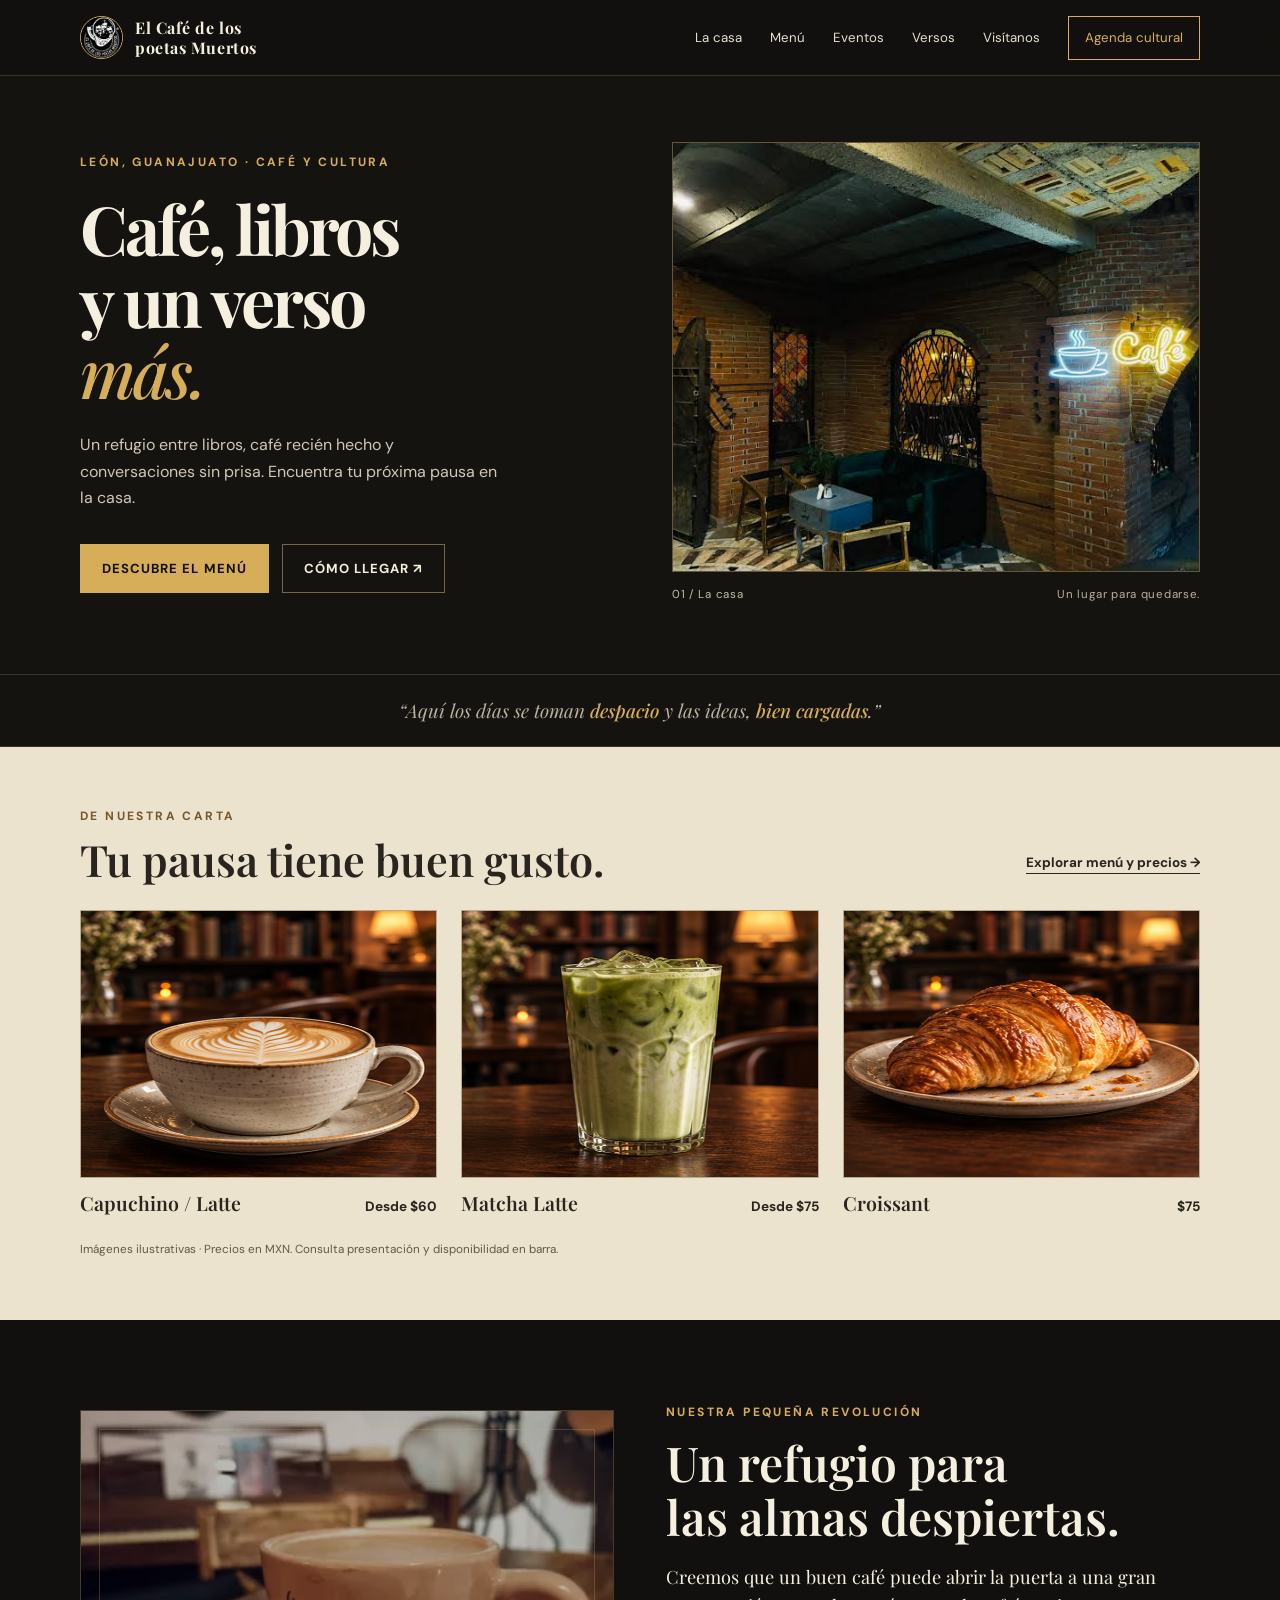
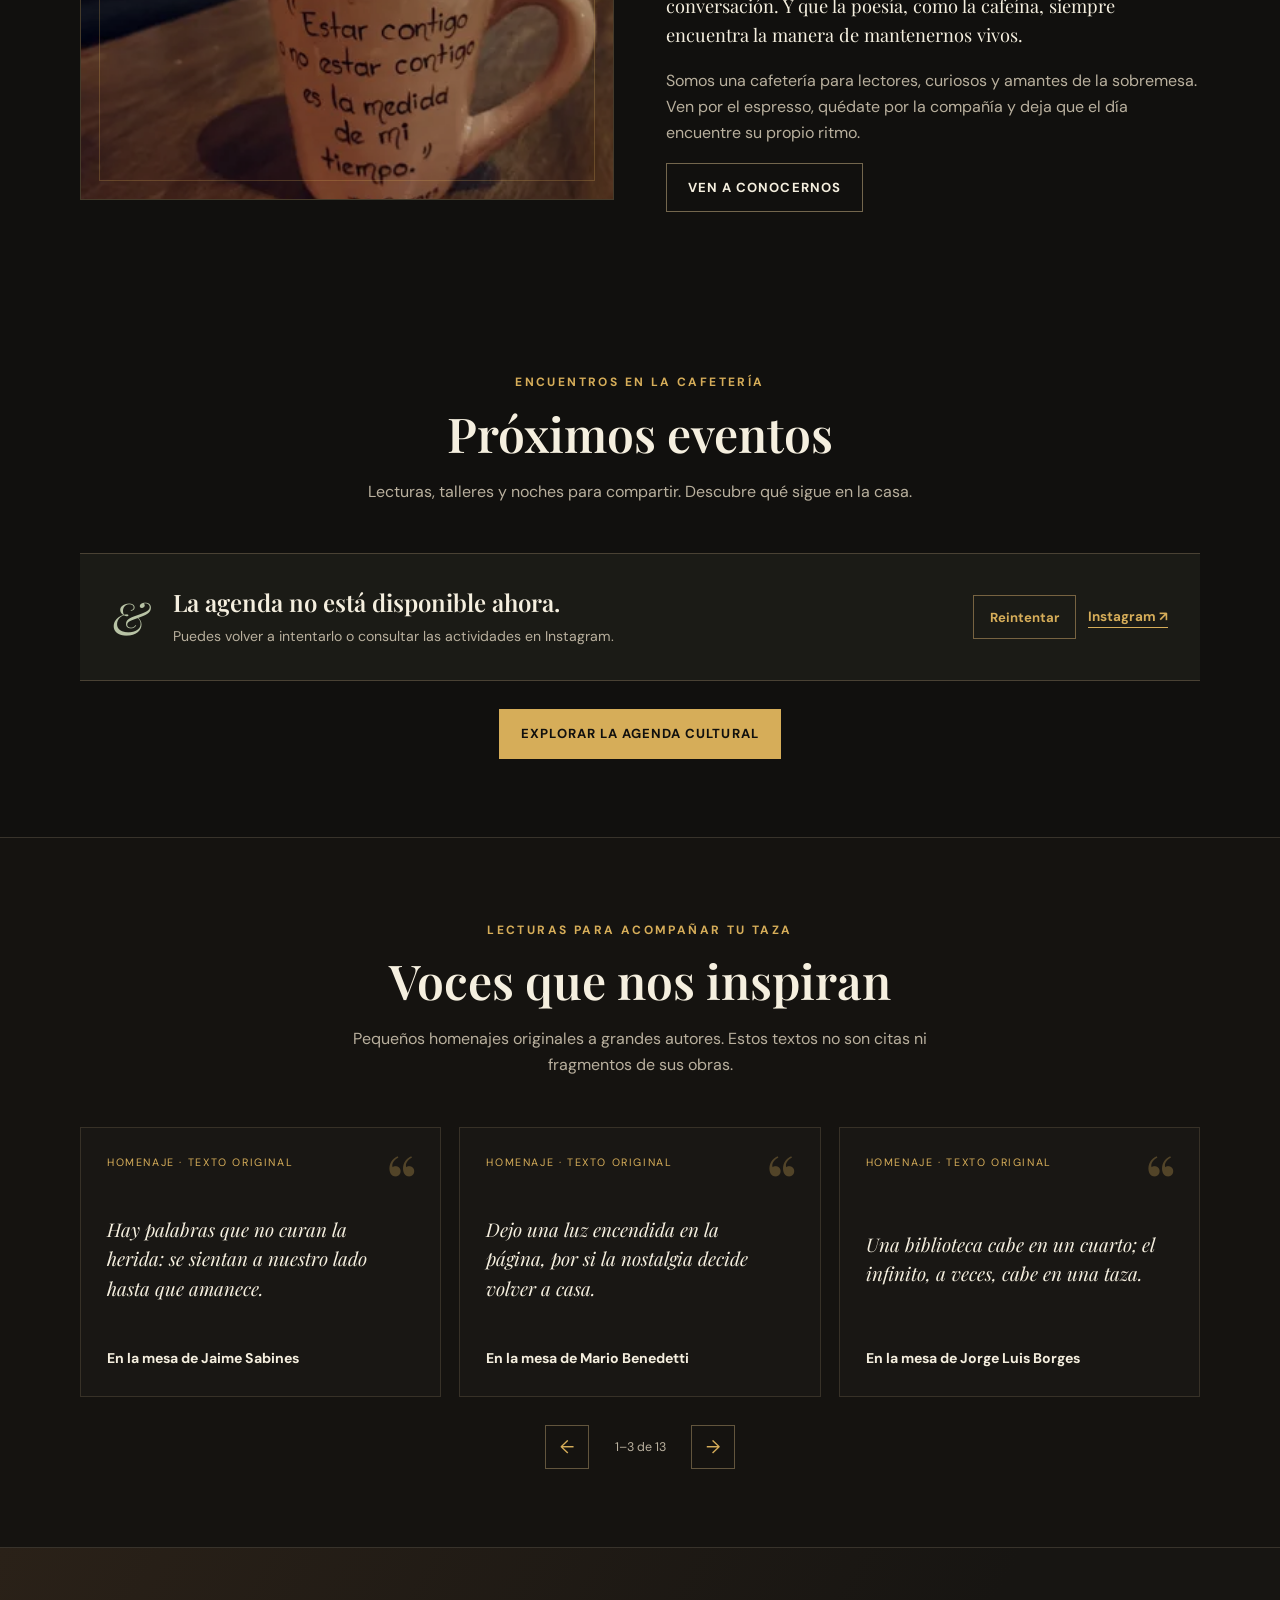
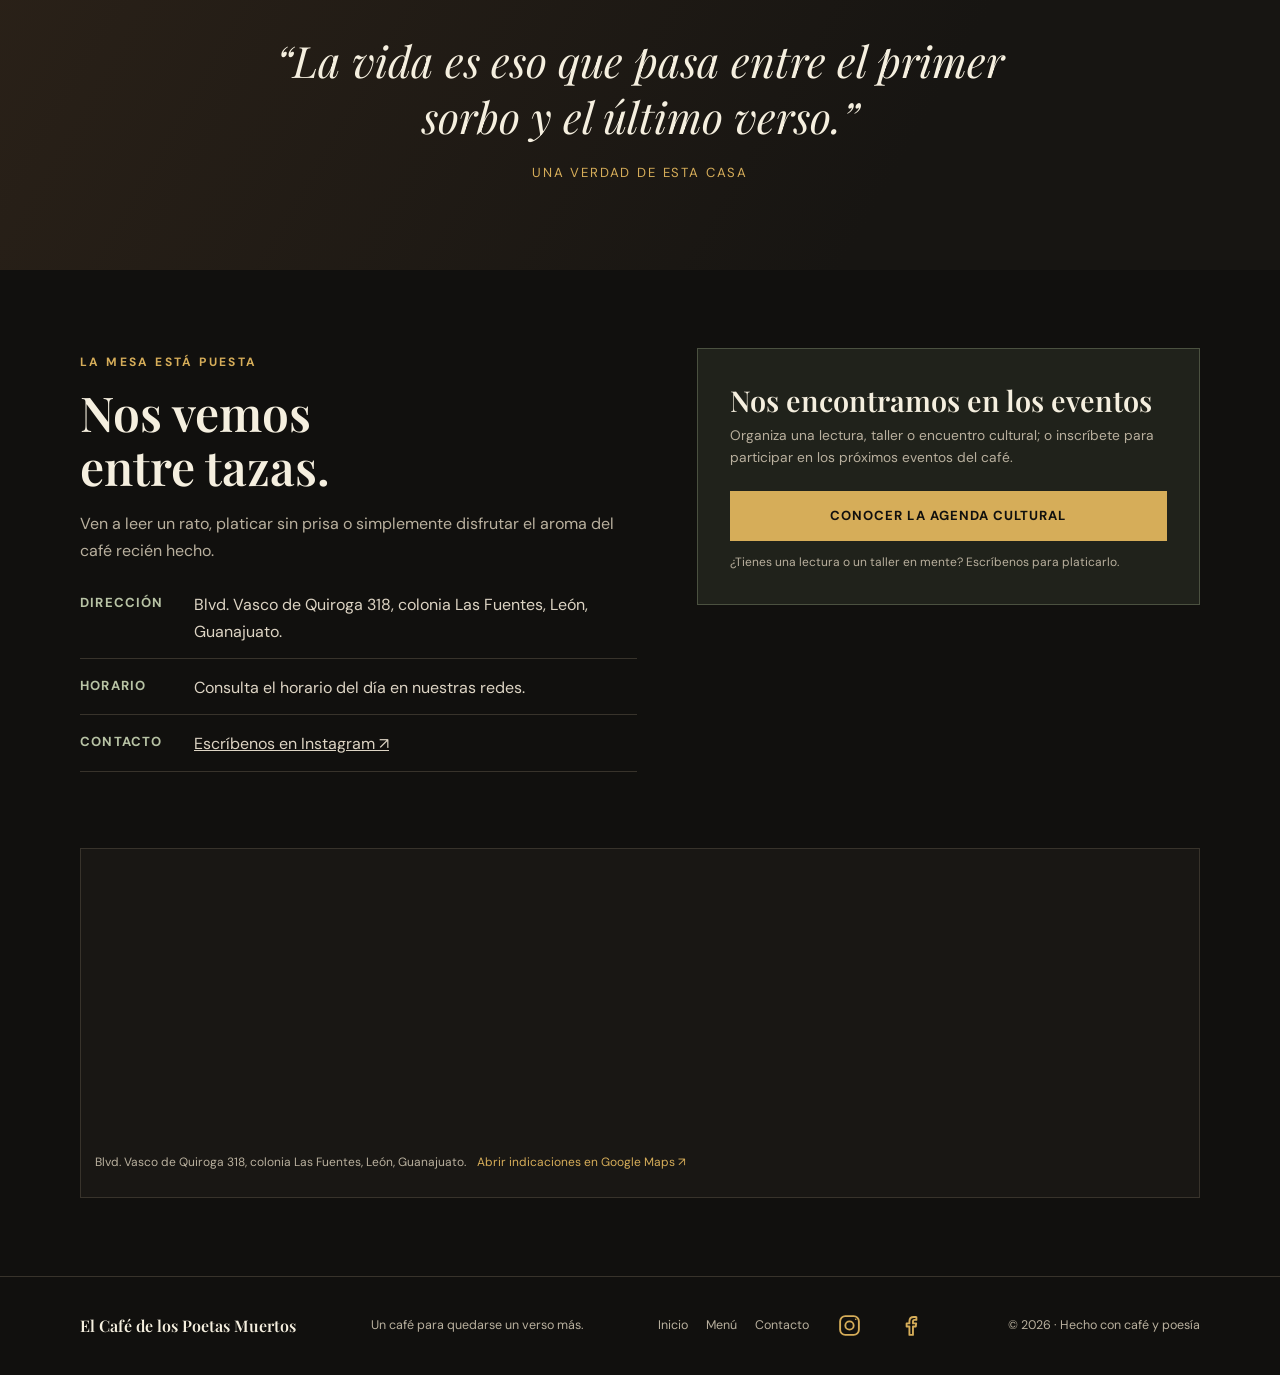
==== commit 87ef6f62: "feat: refine cafe editorial frontend and accessible public states" ====
--- a/docs/index.html
+++ b/docs/index.html
@@ -53,24 +53,27 @@
     @media(hover:hover){.poetry-card:hover,.poetry-card:focus-within{transform:translateY(-8px) scale(1.018);background:#201d18;border-color:#927749;box-shadow:0 20px 38px rgba(0,0,0,.32);z-index:1}.poetry-card:hover:before{transform:translateY(-4px) rotate(-8deg);color:rgba(214,173,89,.55)}.poetry-card:hover blockquote{transform:translateX(3px)}.story-art:hover,.menu-feature img:hover,.menu-card:hover,.home-event-card:hover,.home-event-card:focus-within{transform:translateY(-5px);border-color:var(--gold);box-shadow:0 18px 38px rgba(0,0,0,.3)} @media(prefers-reduced-motion:reduce){.home-event-card{transition:none!important}.home-event-card:hover,.home-event-card:focus-within{transform:none!important}}.detail:hover{transform:translateX(4px);border-color:#776341}.poetry-controls button:hover{transform:translateY(-2px);background:var(--gold);color:var(--ink);border-color:var(--gold)}}
     @media(prefers-reduced-motion:reduce){.reveal-on-scroll{opacity:1;transform:none;transition:none}.hero-content{animation:none}.poetry-card,.poetry-card:before,.poetry-card blockquote,.poetry-controls button,.story-art,.menu-feature img,.menu-card,.home-event-card,.booking,.detail,.map-panel{transition:none}}
   </style>
+  <link rel="stylesheet" href="design.css">
 </head>
-<body>
+<body class="home-page">
+  <a class="skip-link" href="#contenido">Saltar al contenido</a>
   <header class="topbar"><nav class="nav wrap" aria-label="Navegación principal">
     <a class="brand" href="#inicio"><img src="images/images%20(1).jfif" alt="Emblema de El Café de los poetas Muertos"><span>El Café de los<br>poetas Muertos</span></a>
     <button class="menu-toggle" type="button" aria-expanded="false" aria-controls="nav-links" aria-label="Abrir menú">☰</button>
-    <ul class="nav-links" id="nav-links"><li><a href="#historia">La casa</a></li><li><a href="menu.html">Menú</a></li><li><a href="#eventos">Eventos</a></li><li><a href="#versos">Versos</a></li><li><a href="#visitanos">Visítanos</a></li><li><a class="nav-cta" href="eventos.html">Inscríbete</a></li></ul>
+    <ul class="nav-links" id="nav-links"><li><a href="#historia">La casa</a></li><li><a href="menu.html">Menú</a></li><li><a href="#eventos">Eventos</a></li><li><a href="#versos">Versos</a></li><li><a href="#visitanos">Visítanos</a></li><li><a class="nav-cta" href="eventos.html">Agenda cultural</a></li></ul>
   </nav></header>
-  <main>
-    <section class="hero" id="inicio"><div class="hero-portraits" aria-hidden="true"><img src="images/escritores/benedetti.jfif" alt="" style="--portrait-delay:0s"><img src="images/escritores/borges.jfif" alt="" style="--portrait-delay:-3s"><img src="images/escritores/EDGAR%20ALAN%20POE.jpg" alt="" style="--portrait-delay:-6s"><img src="images/escritores/julio%20cortazar.jfif" alt="" style="--portrait-delay:-9s"><img src="images/escritores/pizarnik%7D.jfif" alt="" style="--portrait-delay:-12s"></div><div class="wrap"><div class="hero-content">
-      <div class="eyebrow">Café · Poesía · Musica</div>
-      <h1>Un café para<br><em>quedarse</em><br>un verso más.</h1>
-      <p>Entre aromas, libros y conversaciones que no miran el reloj, siempre hay lugar para una taza más.</p>
-      <div class="actions"><a class="button" href="menu.html">Descubre el menú</a><a class="button button-ghost" href="eventos.html">Próximos eventos</a></div>
-    </div></div><div class="hero-note">Carpe diem · sirve otro café</div></section>
+  <main id="contenido">
+    <section class="hero" id="inicio"><div class="wrap"><div class="hero-content">
+      <div class="eyebrow">León, Guanajuato · Café y cultura</div>
+      <h1>Café, libros<br>y un verso<br><em>más.</em></h1>
+      <p>Un refugio entre libros, café recién hecho y conversaciones sin prisa. Encuentra tu próxima pausa en la casa.</p>
+      <div class="actions"><a class="button" href="menu.html">Descubre el menú</a><a class="button button-ghost" href="#visitanos">Cómo llegar ↗</a></div>
+    </div><figure class="hero-local"><img src="images/lugar.jfif" alt="El interior del café: mesas de madera, ladrillo y luz cálida" fetchpriority="high" width="600" height="650"><figcaption><span>01 / La casa</span><span>Un lugar para quedarse.</span></figcaption></figure></div></section>
     <div class="manifesto"><div class="wrap"><p>“Aquí los días se toman <b>despacio</b> y las ideas, <b>bien cargadas</b>.”</p></div></div>
-    <section class="section" id="historia"><div class="wrap story-grid"><div class="story-art"><img class="place-photo" src="images/lugar.jfif" alt="Interior de El Café de los Poetas Muertos, con muros de ladrillo y luz cálida" loading="lazy"></div><div class="story-copy"><span class="eyebrow">Nuestra pequeña revolución</span><h2 class="section-title">Un refugio para<br>las almas despiertas.</h2><p class="lead">Creemos que un buen café puede abrir la puerta a una gran conversación. Y que la poesía, como la cafeína, siempre encuentra la manera de mantenernos vivos.</p><p>Somos una cafetería para lectores, curiosos y amantes de la sobremesa. Ven por el espresso, quédate por la compañía y deja que el día encuentre su propio ritmo.</p><a class="button button-ghost" href="#visitanos">Ven a conocernos</a></div></div></section>
+    <section class="home-tastes" aria-labelledby="tastes-title"><div class="wrap"><div class="tastes-heading"><div><span class="eyebrow">De nuestra carta</span><h2 id="tastes-title">Tu pausa tiene buen gusto.</h2></div><a class="text-link" href="menu.html">Explorar menú y precios →</a></div><div class="taste-grid"><a class="taste" href="menu.html"><span class="taste-image one" role="img" aria-label="Imagen ilustrativa de capuchino"></span><span class="taste-line"><strong>Capuchino / Latte</strong><span>Desde $60</span></span></a><a class="taste" href="menu.html"><span class="taste-image two" role="img" aria-label="Imagen ilustrativa de matcha latte"></span><span class="taste-line"><strong>Matcha Latte</strong><span>Desde $75</span></span></a><a class="taste" href="menu.html"><span class="taste-image three" role="img" aria-label="Imagen ilustrativa de croissant"></span><span class="taste-line"><strong>Croissant</strong><span>$75</span></span></a></div><p class="taste-note">Imágenes ilustrativas · Precios en MXN. Consulta presentación y disponibilidad en barra.</p></div></section>
+    <section class="section" id="historia"><div class="wrap story-grid"><div class="story-art"><img class="place-photo" src="images/cafe.webp" alt="Una taza de café de la casa con una frase literaria" loading="lazy"></div><div class="story-copy"><span class="eyebrow">Nuestra pequeña revolución</span><h2 class="section-title">Un refugio para<br>las almas despiertas.</h2><p class="lead">Creemos que un buen café puede abrir la puerta a una gran conversación. Y que la poesía, como la cafeína, siempre encuentra la manera de mantenernos vivos.</p><p>Somos una cafetería para lectores, curiosos y amantes de la sobremesa. Ven por el espresso, quédate por la compañía y deja que el día encuentre su propio ritmo.</p><a class="button button-ghost" href="#visitanos">Ven a conocernos</a></div></div></section>
     <section class="section menu-section" id="menu"><div class="wrap menu-feature"><img src="images/cafe.webp" alt="Taza de café servida en el local, con una frase literaria" loading="lazy"><div><span class="eyebrow">Una pausa con carácter</span><h2 class="section-title">Del grano a la página</h2><p class="section-intro">Café caliente, frío o frappé, bebidas para todos los antojos y algo rico para acompañar. Así se vive una pausa en nuestra casa.</p><a class="button" href="menu.html">Ver menú completo y precios</a></div></div></section>
-    <section class="section" id="eventos"><div class="wrap"><div class="center"><span class="eyebrow">Encuentros en la cafetería</span><h2 class="section-title">Próximos eventos</h2><p class="section-intro">Lecturas, talleres y noches para compartir. Elige un evento y aparta tu lugar.</p></div><div class="home-event-list" id="home-event-list"><p class="home-event-empty">Cargando eventos…</p></div><div class="center" style="margin-top:28px"><a class="button" href="eventos.html">Ver todos los eventos e inscribirme</a></div></div></section>
+    <section class="section" id="eventos"><div class="wrap"><div class="center"><span class="eyebrow">Encuentros en la cafetería</span><h2 class="section-title">Próximos eventos</h2><p class="section-intro">Lecturas, talleres y noches para compartir. Descubre qué sigue en la casa.</p></div><div class="home-event-list" id="home-event-list" aria-live="polite"><p class="agenda-loading" role="status">Preparando la agenda…</p></div><div class="center" style="margin-top:28px"><a class="button" href="eventos.html">Explorar la agenda cultural</a></div></div></section>
     <section class="section poetry-section" id="versos"><div class="wrap"><div class="center"><span class="eyebrow">Lecturas para acompañar tu taza</span><h2 class="section-title">Voces que nos inspiran</h2><p class="section-intro">Pequeños homenajes originales a grandes autores. Estos textos no son citas ni fragmentos de sus obras.</p></div><div class="poetry-viewport"><div class="poetry-track" id="poetry-track" aria-label="Tarjetas de homenajes literarios">
       <article class="poetry-card"><span class="poetry-label">Homenaje · texto original</span><blockquote>Hay palabras que no curan la herida: se sientan a nuestro lado hasta que amanece.</blockquote><span class="poetry-author">En la mesa de Jaime Sabines</span></article>
       <article class="poetry-card"><span class="poetry-label">Homenaje · texto original</span><blockquote>Dejo una luz encendida en la página, por si la nostalgia decide volver a casa.</blockquote><span class="poetry-author">En la mesa de Mario Benedetti</span></article>
@@ -87,8 +90,8 @@
       <article class="poetry-card"><span class="poetry-label">Homenaje · texto original</span><blockquote>La palabra encuentra su orilla cuando alguien la lee en voz baja.</blockquote><span class="poetry-author">En la mesa de Octavio Paz</span></article>
     </div></div><div class="poetry-controls"><button type="button" id="poetry-prev" aria-label="Tarjetas anteriores">←</button><span class="poetry-status" id="poetry-status" aria-live="polite">1–3 de 13</span><button type="button" id="poetry-next" aria-label="Más tarjetas">→</button></div></div></section>
     <section class="quote-section"><div class="wrap"><blockquote>“La vida es eso que pasa entre el primer sorbo y el último verso.”</blockquote><cite>Una verdad de esta casa</cite></div></section>
-    <section class="section" id="visitanos"><div class="wrap visit-grid"><div class="visit-copy"><span class="eyebrow">La mesa está puesta</span><h2 class="section-title">Nos vemos<br>entre tazas.</h2><p>Ven a leer un rato, platicar sin prisa o simplemente disfrutar el aroma del café recién hecho.</p><div class="details"><div class="detail"><b>Dirección</b><span>Blvd. Vasco de Quiroga 318, colonia Las Fuentes, León, Guanajuato.</span></div><div class="detail"><b>Horario</b><span>Actualiza aquí los días y horarios de atención</span></div><div class="detail"><b>Contacto</b><span>Agrega aquí teléfono o redes sociales</span></div></div></div>
-      <div class="booking"><h3>Nos encontramos en los eventos</h3><p>Organiza una lectura, taller o encuentro cultural; o inscríbete para participar en los próximos eventos del café.</p><a class="button" href="eventos.html">Explorar eventos e inscribirme</a><p class="form-note">¿Organizas un evento? Solicita al café acceso administrativo para publicarlo.</p></div>
+    <section class="section" id="visitanos"><div class="wrap visit-grid"><div class="visit-copy"><span class="eyebrow">La mesa está puesta</span><h2 class="section-title">Nos vemos<br>entre tazas.</h2><p>Ven a leer un rato, platicar sin prisa o simplemente disfrutar el aroma del café recién hecho.</p><div class="details"><div class="detail"><b>Dirección</b><span>Blvd. Vasco de Quiroga 318, colonia Las Fuentes, León, Guanajuato.</span></div><div class="detail"><b>Horario</b><span>Consulta el horario del día en nuestras redes.</span></div><div class="detail"><b>Contacto</b><span><a href="https://www.instagram.com/elcafedelospoetasmuertos/" target="_blank" rel="noopener noreferrer">Escríbenos en Instagram ↗</a></span></div></div></div>
+      <div class="booking"><h3>Nos encontramos en los eventos</h3><p>Organiza una lectura, taller o encuentro cultural; o inscríbete para participar en los próximos eventos del café.</p><a class="button" href="eventos.html">Conocer la agenda cultural</a><p class="form-note">¿Tienes una lectura o un taller en mente? Escríbenos para platicarlo.</p></div>
     </div><div class="wrap map-panel"><iframe title="Mapa de El Café de los poetas Muertos en León, Guanajuato" src="https://www.google.com/maps/embed?pb=!1m18!1m12!1m3!1d3721.8198606587935!2d-101.6575824!3d21.119746799999998!2m3!1f0!2f0!3f0!3m2!1i1024!2i768!4f13.1!3m3!1m2!1s0x842bbf0062397483%3A0x31f7c76a66b78538!2sEl%20caf%C3%A9%20de%20los%20poetas%20muertos!5e0!3m2!1ses-419!2smx!4v1792469357298!5m2!1ses-419!2smx" allowfullscreen loading="lazy" referrerpolicy="strict-origin-when-cross-origin"></iframe><div class="map-caption">Blvd. Vasco de Quiroga 318, colonia Las Fuentes, León, Guanajuato. <a href="https://www.google.com/maps/search/?api=1&query=El+caf%C3%A9+de+los+poetas+muertos+Le%C3%B3n+Guanajuato" target="_blank" rel="noopener noreferrer">Abrir indicaciones en Google Maps ↗</a></div></div></section>
   </main>
   <footer><div class="wrap footer-row"><div class="footer-brand">El Café de los Poetas Muertos</div><div>Un café para quedarse un verso más.</div><div class="footer-links"><a href="#inicio">Inicio</a><a href="menu.html">Menú</a><a href="#visitanos">Contacto</a><a class="social-link" href="https://www.instagram.com/elcafedelospoetasmuertos?obrf=MXh5bGdsYnRxZXl2NQ==" target="_blank" rel="noopener noreferrer" aria-label="Instagram de El Café de los Poetas Muertos (abre en pestaña nueva)" title="Instagram"><svg viewBox="0 0 24 24" aria-hidden="true"><rect x="3" y="3" width="18" height="18" rx="5"/><circle cx="12" cy="12" r="4"/><circle cx="18" cy="6" r=".8" fill="currentColor" stroke="none"/></svg></a><a class="social-link" href="https://www.facebook.com/profile.php?id=61551230459953&amp;sk=directory_category" target="_blank" rel="noopener noreferrer" aria-label="Facebook de El Café de los Poetas Muertos (abre en pestaña nueva)" title="Facebook"><svg viewBox="0 0 24 24" aria-hidden="true"><path d="M13.4 21v-8h2.7l.4-3h-3.1V8.1c0-.9.3-1.5 1.6-1.5h1.7V3.9c-.3 0-1.3-.1-2.5-.1-2.5 0-4.2 1.5-4.2 4.2V10H7.3v3H10v8h3.4z"/></svg></a></div><div>© 2026 · Hecho con café y poesía</div></div></footer>
@@ -125,7 +128,7 @@
         Math.abs(poetryCardPosition(card) - poetryTrack.scrollLeft) < Math.abs(poetryCardPosition(poetryCards[best]) - poetryTrack.scrollLeft) ? i : best, 0);
       const maxIndex = Math.max(0, poetryCards.length - visibleCount);
       const nextIndex = Math.max(0, Math.min(maxIndex, closestIndex + direction * visibleCount));
-      poetryTrack.scrollTo({ left: poetryCardPosition(poetryCards[nextIndex]), behavior: 'smooth' });
+      poetryTrack.scrollTo({ left: poetryCardPosition(poetryCards[nextIndex]), behavior: window.matchMedia('(prefers-reduced-motion: reduce)').matches ? 'auto' : 'smooth' });
       poetryStatus.textContent = `${nextIndex + 1}–${Math.min(nextIndex + visibleCount, poetryCards.length)} de ${poetryCards.length}`;
     }
     document.getElementById('poetry-prev').addEventListener('click', () => movePoetry(-1));
@@ -136,7 +139,7 @@
     async function loadHomeEvents() {
       const target = document.getElementById('home-event-list');
       if (location.hostname.endsWith('github.io')) {
-        target.innerHTML = '<p class="home-event-empty">La agenda en línea se habilita en la versión con servidor. Mientras tanto, consulta las próximas actividades directamente en las redes del café.</p>';
+        target.innerHTML = '<div class="agenda-state"><span class="state-mark" aria-hidden="true">&amp;</span><div><h3>La próxima historia está por escribirse.</h3><p>Lecturas, talleres y encuentros alrededor del café. Consulta las próximas fechas y disponibilidad en nuestras redes.</p></div><a class="text-link" href="https://www.instagram.com/elcafedelospoetasmuertos/" target="_blank" rel="noopener noreferrer">Ver agenda en Instagram ↗</a></div>';
         return;
       }
       const controller = new AbortController();
@@ -149,44 +152,19 @@
         const {events} = await response.json();
         const upcoming = events.filter(event => event.status === 'active').slice(0, 3);
         if (!upcoming.length) {
-          target.innerHTML = '<p class="home-event-empty">Pronto anunciaremos nuevos encuentros. Consulta aquí las fechas.</p>';
+          target.innerHTML = '<div class="agenda-state"><span class="state-mark" aria-hidden="true">&amp;</span><div><h3>La próxima historia está por escribirse.</h3><p>Lecturas, talleres y encuentros alrededor del café. Consulta las próximas fechas y disponibilidad en nuestras redes.</p></div><a class="text-link" href="https://www.instagram.com/elcafedelospoetasmuertos/" target="_blank" rel="noopener noreferrer">Ver agenda en Instagram ↗</a></div>';
           return;
         }
         const escape = value => String(value ?? '').replace(/[&<>"']/g, char => ({'&':'&amp;','<':'&lt;','>':'&gt;','"':'&quot;',"'":'&#39;'}[char]));
         target.innerHTML = upcoming.map(event => `<article class="home-event-card">${event.image ? `<img src="${apiBase}${escape(event.image)}" alt="Imagen del evento ${escape(event.name)}" loading="lazy">` : ''}<div class="home-event-content"><span class="home-event-meta">${new Intl.DateTimeFormat('es-MX',{dateStyle:'long',timeStyle:'short'}).format(new Date(event.startsAt))} · ${event.available} lugares</span><h3>${escape(event.name)}</h3><p>${escape(event.description.slice(0,180))}${event.description.length>180?'…':''}</p><a class="button button-ghost" href="eventos.html">Ver e inscribirme</a></div></article>`).join('');
       } catch (error) {
         console.error('No fue posible cargar los eventos:', error);
-        target.innerHTML = '<p class="home-event-empty">No fue posible conectar con el servidor de eventos. Abre <a href="http://127.0.0.1:8000/">127.0.0.1:8000</a> y confirma que el servidor Python este iniciado.</p>';
+        target.innerHTML = '<div class="agenda-state"><span class="state-mark" aria-hidden="true">&amp;</span><div><h3>La agenda no está disponible ahora.</h3><p>Puedes volver a intentarlo o consultar las actividades en Instagram.</p></div><div class="state-actions"><button type="button" onclick="loadHomeEvents()">Reintentar</button><a class="text-link" href="https://www.instagram.com/elcafedelospoetasmuertos/">Instagram ↗</a></div></div>';
       } finally {
         clearTimeout(requestTimeout);
       }
     }
     loadHomeEvents();
-    /* El registro ahora se gestiona desde la página de eventos. */
-    const dateField = document.getElementById('fecha');
-    const today = new Date();
-    dateField.min = `${today.getFullYear()}-${String(today.getMonth() + 1).padStart(2, '0')}-${String(today.getDate()).padStart(2, '0')}`;
-    document.getElementById('reservar').addEventListener('submit', event => {
-      event.preventDefault();
-      const form = event.currentTarget;
-      if (!form.reportValidity()) return;
-      if (!52477) {
-        document.getElementById('form-message').textContent = 'Para activar las reservas, configura el número de WhatsApp del café en el código de esta página.';
-        return;
-      }
-      const data = new FormData(form);
-      const message = [
-        'Hola, quiero reservar una mesa en El Café de los Poetas Muertos.',
-        '',
-        `Nombre: ${data.get('nombre')}`,
-        `Personas: ${data.get('personas')}`,
-        `Fecha: ${data.get('fecha')}`,
-        `Hora: ${data.get('hora')}`
-      ].join('\n');
-      const whatsappUrl = `https://wa.me/${WHATSAPP_NUMBER}?${new URLSearchParams({ text: message })}`;
-      window.open(whatsappUrl, '_blank');
-      document.getElementById('form-message').textContent = 'Se abrió el chat del café con tu solicitud. Pulsa Enviar en WhatsApp para confirmar la reserva.';
-    });
   </script>
   <script>
     if (!window.matchMedia('(prefers-reduced-motion: reduce)').matches && 'IntersectionObserver' in window) {
--- a/docs/design.css
+++ b/docs/design.css
@@ -0,0 +1,57 @@
+/* Editorial café: shared finish across the public pages. */
+:root{--paper:#ece3cf;--sage:#b8c3a5;--focus:#e4c477}
+body{overflow-wrap:break-word}
+a,button,input{touch-action:manipulation}
+a:focus-visible,button:focus-visible,summary:focus-visible,input:focus-visible{outline:3px solid var(--focus);outline-offset:5px}
+.skip-link{position:fixed;top:10px;left:16px;z-index:100;background:var(--paper);color:#11100e;padding:12px 18px;transform:translateY(-160%)}
+.skip-link:focus{transform:translateY(0)}
+.nav-links a,.navlinks a,.footer-links a{display:inline-flex;min-height:44px;align-items:center}
+.menu-toggle,.poetry-controls button,.dialog-close{min-width:44px;min-height:44px}
+.nav-cta,.button,.cta-button{min-height:46px}
+.social-link{min-width:44px;min-height:44px;justify-content:center}
+.home-page .hero{min-height:640px;height:auto;max-height:none;padding:142px 0 70px;background:#151310}
+.home-page .hero:after,.home-page .hero-portraits,.home-page .hero-note{display:none}
+.home-page .hero>.wrap{display:grid;grid-template-columns:1fr 1fr;align-items:center;gap:64px}
+.home-page .hero-content{max-width:none;animation:none}
+.home-page .hero h1{font-size:clamp(3.2rem,5.3vw,5.1rem);line-height:1.06;letter-spacing:-.045em}
+.home-page .hero p{font-size:1rem;max-width:420px}
+.hero-local{margin:0;position:relative;align-self:stretch;display:flex;flex-direction:column;min-width:0}
+.hero-local img{width:100%;height:430px;object-fit:cover;object-position:center;border:1px solid #665539}
+.hero-local figcaption{font-size:.72rem;color:var(--muted);padding-top:13px;letter-spacing:.06em;display:flex;justify-content:space-between;gap:12px}
+.hero-local figcaption span:first-child{color:var(--sage)}
+.home-page .manifesto{padding:23px 0}.home-page .section{padding:78px 0}
+.home-tastes{background:var(--paper);color:#29251e;padding:55px 0 60px}
+.tastes-heading{display:flex;justify-content:space-between;align-items:end;gap:28px;margin-bottom:25px}
+.tastes-heading h2{font:600 clamp(1.9rem,4vw,2.7rem)/1.15 var(--serif);margin:7px 0 0}
+.tastes-heading .eyebrow{color:#765828}
+.text-link{font-size:.84rem;font-weight:700;text-decoration-thickness:1px;text-underline-offset:6px;min-height:44px;display:inline-flex;align-items:center;gap:10px}
+.taste-grid{display:grid;grid-template-columns:repeat(3,minmax(0,1fr));gap:24px}
+.taste{display:block;text-decoration:none;min-width:0}.taste-image{display:block;aspect-ratio:4/3;background-image:url('images/menu-productos-demo.png');background-size:300% 200%;border:1px solid #b6aa91;transition:filter .25s}
+.taste:hover .taste-image{filter:brightness(1.08)}.taste-image.one{background-position:0 0}.taste-image.two{background-position:100% 0}.taste-image.three{background-position:50% 100%}
+.taste-line{display:flex;justify-content:space-between;align-items:baseline;gap:12px;margin-top:12px}.taste-line strong{font:600 1.22rem var(--serif)}.taste-line span{font-size:.85rem;font-weight:700;white-space:nowrap}
+.taste-note{font-size:.73rem;color:#625847;margin:22px 0 0}
+.home-page .story-grid{gap:52px}.home-page .story-art{min-height:390px}.home-page .story-art:after{display:none}
+.home-page .story-copy .lead{font-size:1.14rem}.home-page .section-title{font-size:clamp(2rem,4vw,3rem)}
+.home-page .menu-section{display:none}
+.agenda-state{grid-column:1/-1;display:grid;grid-template-columns:auto 1fr auto;gap:24px;align-items:center;padding:32px;border-top:1px solid #4a4234;border-bottom:1px solid #4a4234;background:#1b1b16;text-align:left}
+.agenda-state .state-mark{color:var(--sage);font:italic 2.8rem var(--serif);line-height:1}
+.agenda-state h3{font:600 1.5rem var(--serif);margin:0 0 7px}.agenda-state p{color:var(--muted);max-width:570px;margin:0;font-size:.88rem}
+.agenda-state .text-link{color:var(--gold);white-space:nowrap}.agenda-state button{font:700 .82rem var(--sans);color:var(--gold);background:transparent;border:1px solid #776341;padding:12px 16px;min-height:44px;cursor:pointer}
+.agenda-state .state-actions{display:flex;gap:12px;align-items:center;flex-wrap:wrap}
+.agenda-loading{min-height:154px;color:var(--muted);display:flex;align-items:center;justify-content:center;border-block:1px solid var(--line);grid-column:1/-1}
+.home-page .booking{background:#20221b;border-color:#4b5140;padding:32px}.home-page .booking h3{font-size:1.8rem}.home-page .details .detail b{color:var(--sage)}
+.home-page .map-panel{width:min(1120px,calc(100% - 48px));aspect-ratio:auto;height:350px}.home-page .map-panel iframe{filter:grayscale(.25)}
+.home-page footer .footer-row{flex-wrap:wrap}.home-page .footer-links{align-items:center}
+.menu-page .hero h1{font-size:clamp(2.8rem,5vw,4.2rem)}.menu-page .hero-photo{background-size:300% 200%;aspect-ratio:1.5}
+.menu-page .notice{border-left-color:var(--sage);font-size:.8rem;line-height:1.7}.menu-page .featured-menu{margin-bottom:60px}
+.menu-page .visual-card{border-radius:2px}.menu-page .visual-copy{padding:20px 18px 23px}.menu-page .visual-meta{flex-wrap:wrap;gap:5px 12px}
+.menu-page .visual-copy h3{font-size:1.22rem}.menu-page .product-photo{aspect-ratio:1.5}.menu-page .filter-button{min-height:44px;padding-inline:20px}
+.filter-status{font-size:.75rem;color:var(--muted);margin:0 0 16px;min-height:20px}
+.events-page .hero{padding:62px 0 35px}.events-page .hero h1{font-size:clamp(2.8rem,5vw,4.1rem)}.events-page .content{min-height:300px}
+.events-page .nav{min-height:76px;border-bottom:0}.events-page header{border-bottom:1px solid var(--line)}
+.menu-page .product-photo,.menu-page .hero-photo,.taste-image{background-size:310% 210%}
+@media(max-width:760px){.menu-page .filters{display:grid;grid-template-columns:1fr 1fr;overflow:visible;gap:10px}.menu-page .filter-button{white-space:normal;padding:10px 12px}}
+@media(max-width:1000px){.home-page .hero>.wrap{gap:32px}.hero-local img{height:390px}.taste-grid{gap:16px}.agenda-state{grid-template-columns:auto 1fr}.agenda-state>.text-link,.agenda-state>.state-actions{grid-column:2}.home-page .hero h1{font-size:3.8rem}}
+@media(max-width:760px){.home-page .hero{padding:112px 0 38px;min-height:0}.home-page .hero>.wrap{grid-template-columns:1fr;gap:30px}.home-page .hero h1{font-size:clamp(2.8rem,10vw,4rem);margin-bottom:20px}.home-page .hero p{max-width:none}.hero-local img{height:260px}.hero-local figcaption{font-size:.65rem}.home-page .hero .actions{gap:10px}.home-page .hero .button{padding:12px 14px;font-size:.71rem}.home-page .section{padding:58px 0}.home-tastes{padding:40px 0}.tastes-heading{align-items:start;flex-direction:column;gap:12px}.taste-grid{grid-template-columns:1fr}.taste{display:grid;grid-template-columns:120px 1fr;gap:18px;align-items:center;padding-bottom:16px;border-bottom:1px solid #c9bda5}.taste-image{aspect-ratio:1.2}.taste-line{flex-direction:column;gap:7px;margin:0}.taste-line strong{font-size:1.3rem}.home-page .story-grid{gap:30px}.home-page .story-art{min-height:300px;order:0}.agenda-state{padding:25px 18px;gap:18px}.agenda-state h3{font-size:1.3rem}.agenda-state p{font-size:.82rem}.agenda-state .text-link{white-space:normal}.home-page .visit-grid{gap:25px}.home-page .map-panel{width:calc(100% - 36px);height:320px}.home-page .map-caption{height:70px}.home-page .map-panel iframe{height:calc(100% - 70px)}.menu-page .topbar{position:relative}.menu-page .hero{padding:36px 0}.menu-page .hero-grid{gap:25px}.menu-page .hero-photo{aspect-ratio:1.5}.menu-page .hero h1{font-size:2.8rem}.menu-page .featured-head h2{font-size:2rem}.events-page .nav{padding:15px 0;gap:12px}.events-page .navlinks{width:100%;justify-content:space-between;gap:12px}.events-page .navlinks a{font-size:.8rem}}
+@media(prefers-reduced-motion:reduce){html{scroll-behavior:auto!important}*,*:before,*:after{animation:none!important;transition:none!important;scroll-behavior:auto!important}.reveal-on-scroll{opacity:1!important;transform:none!important}}
+
